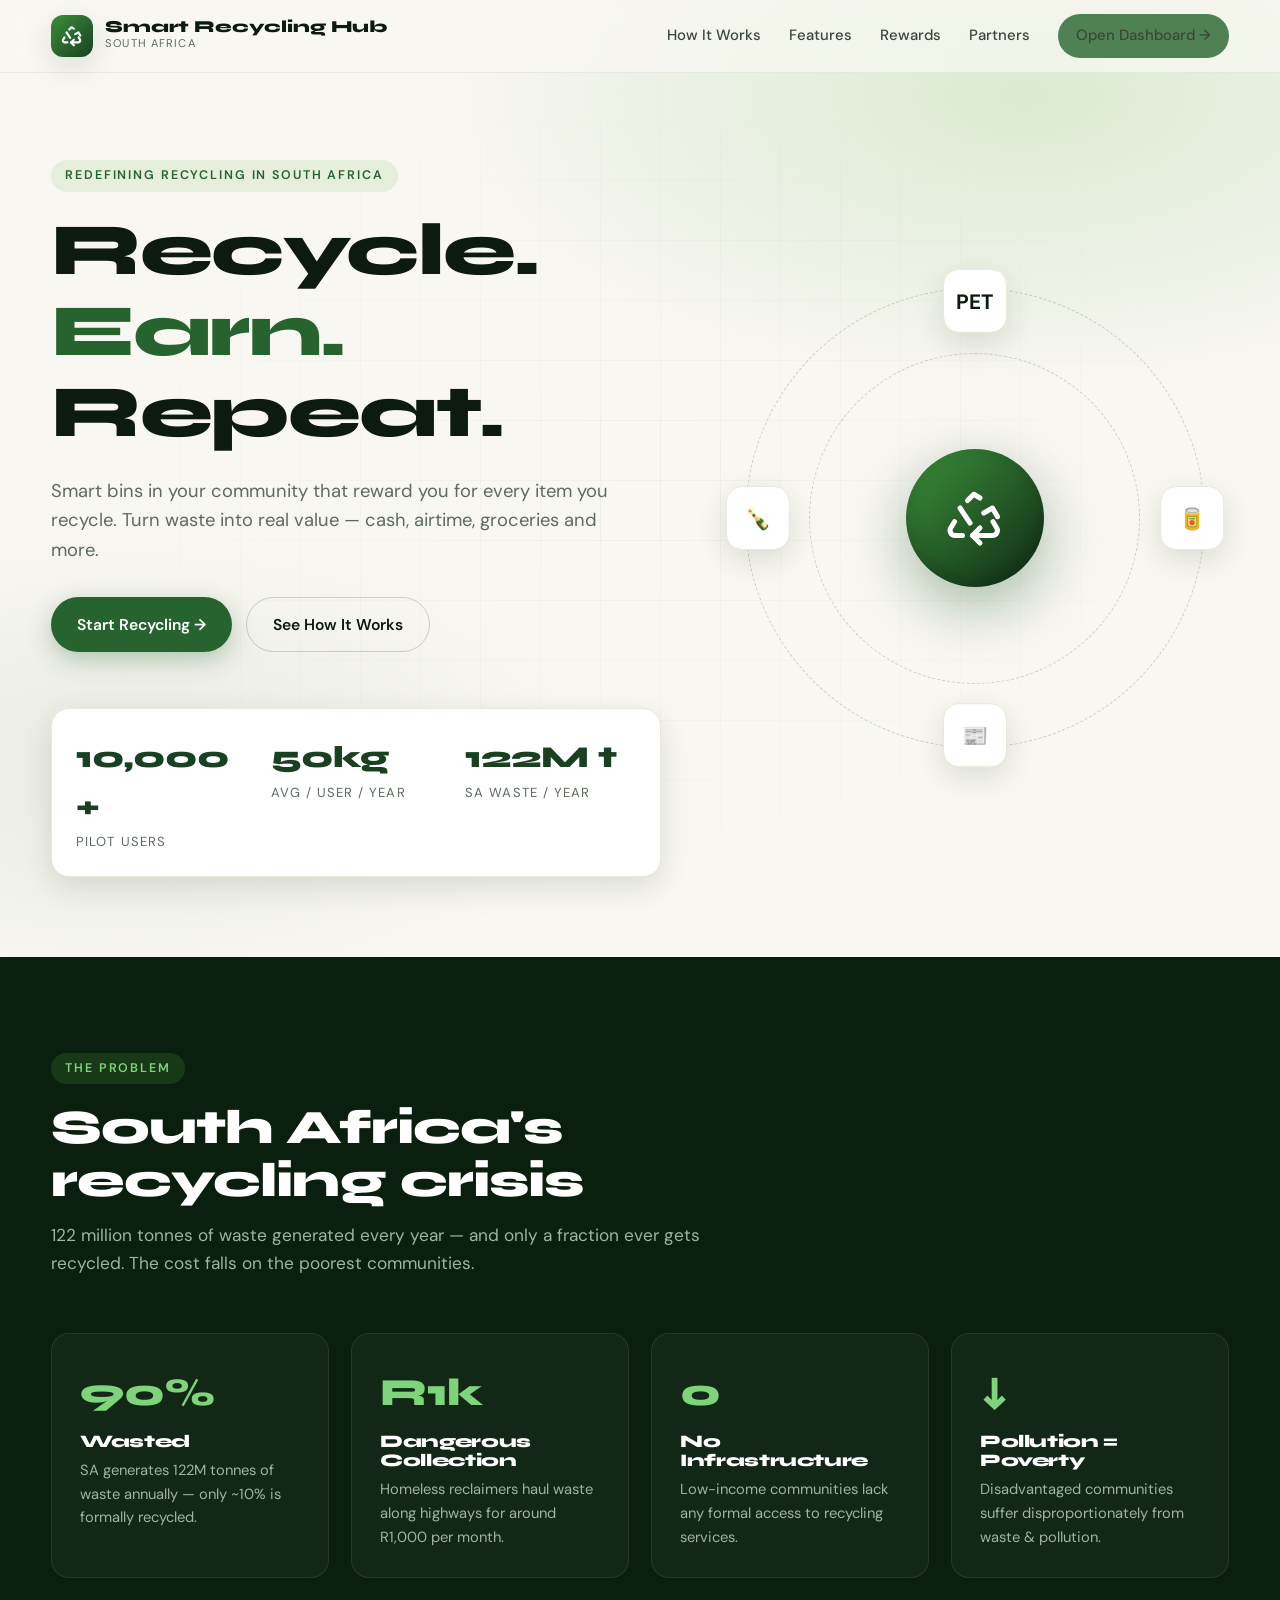
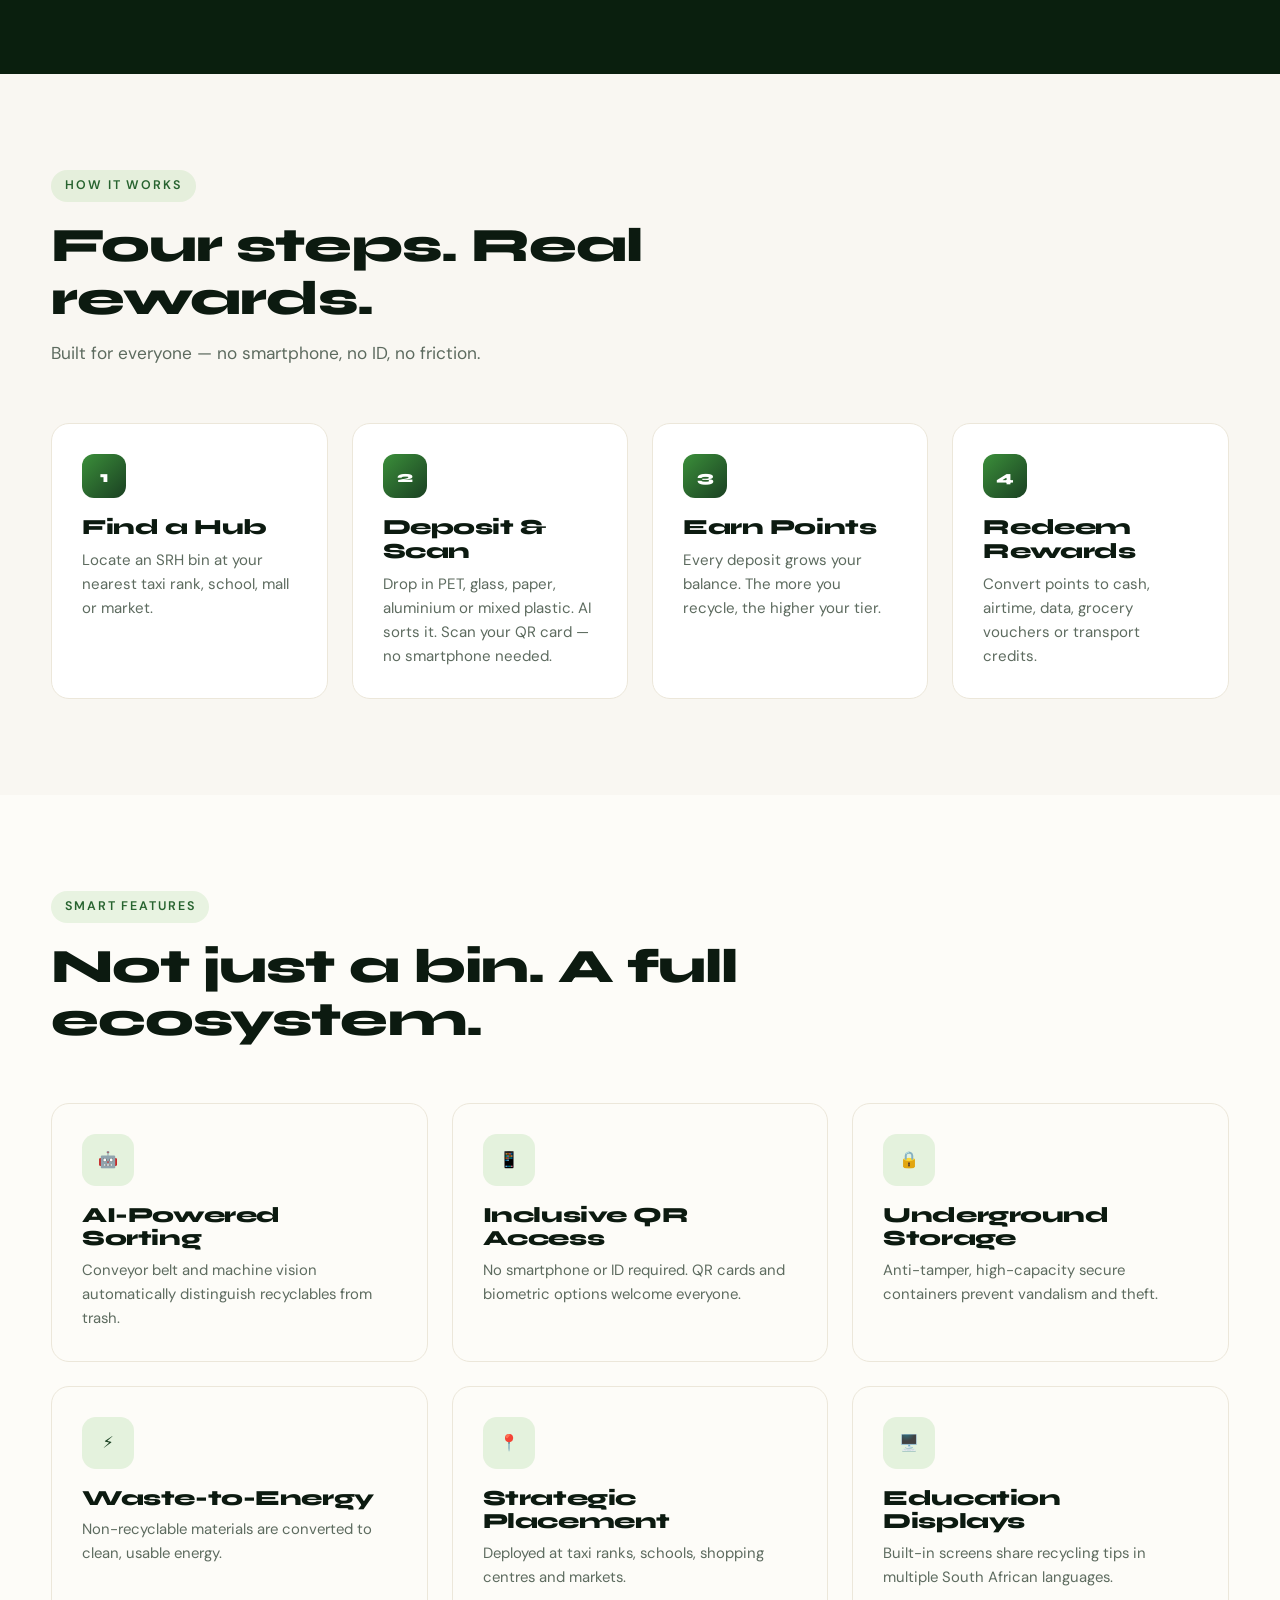
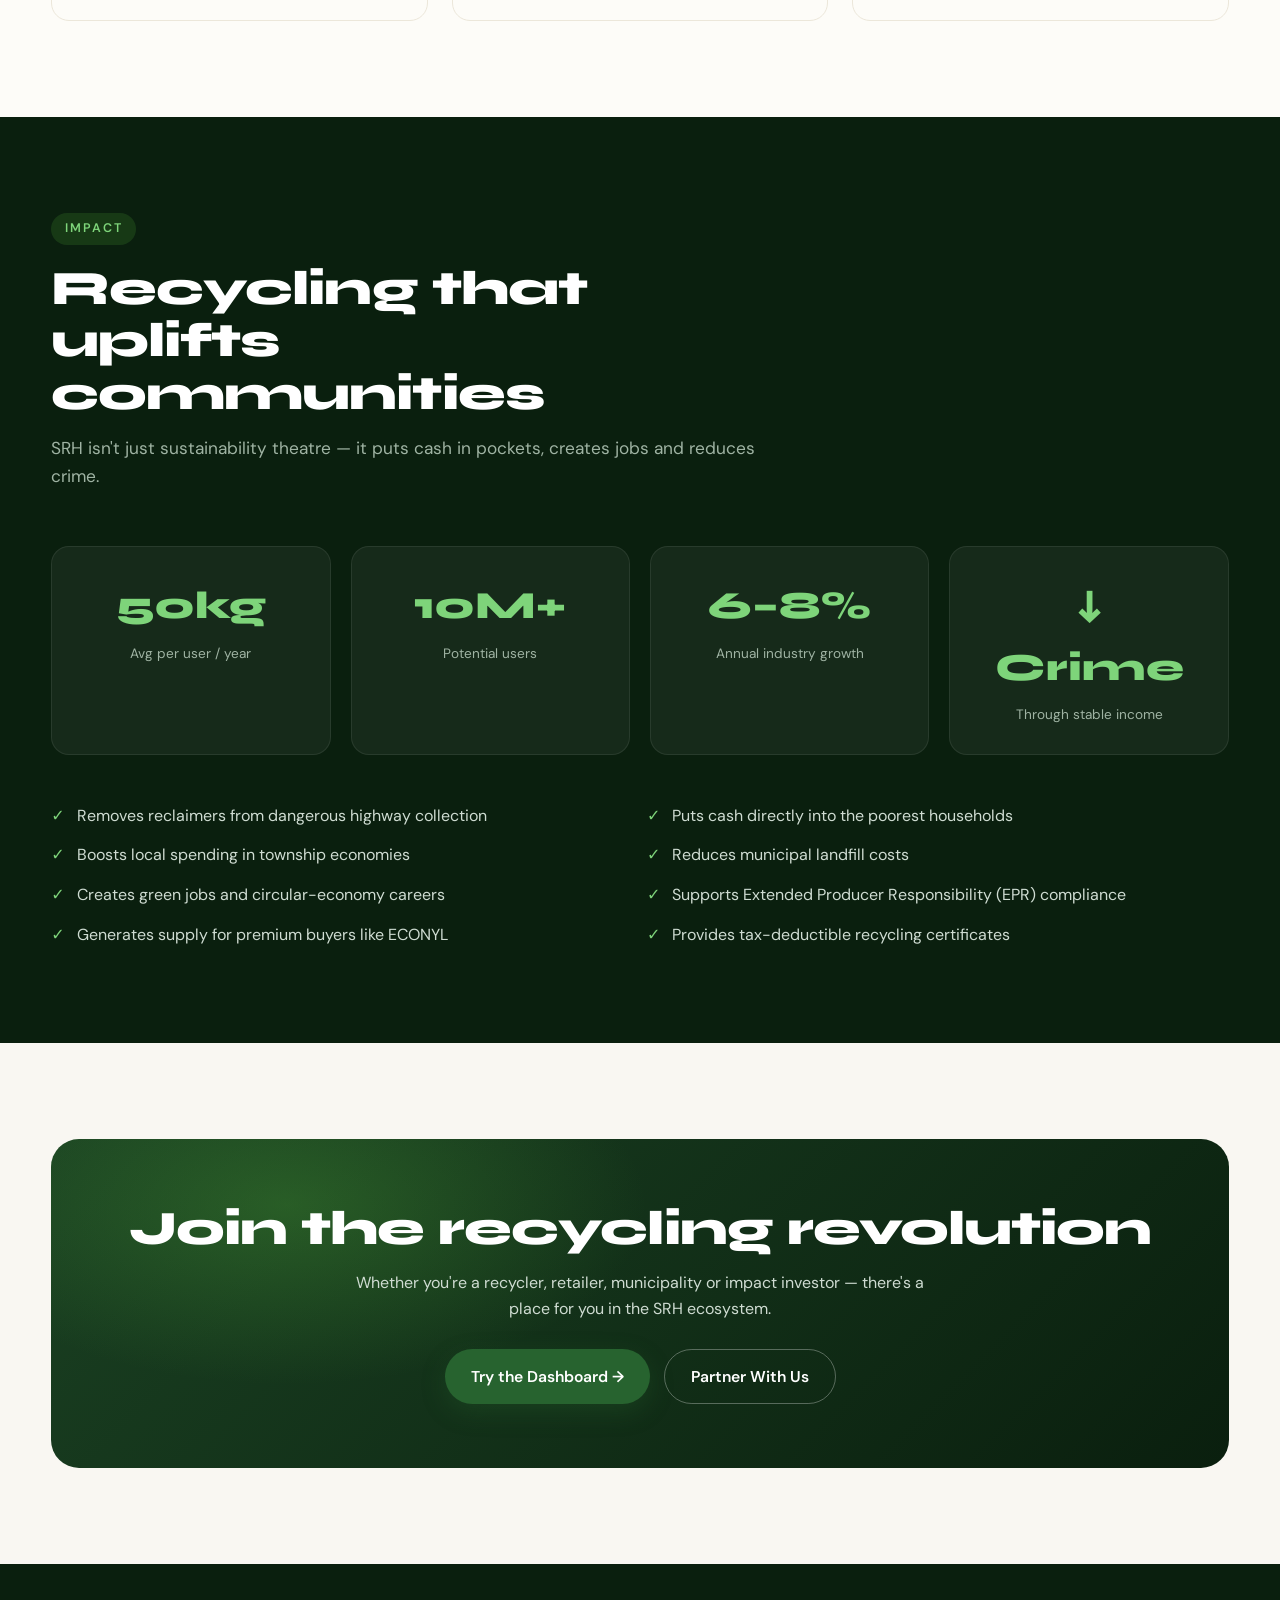
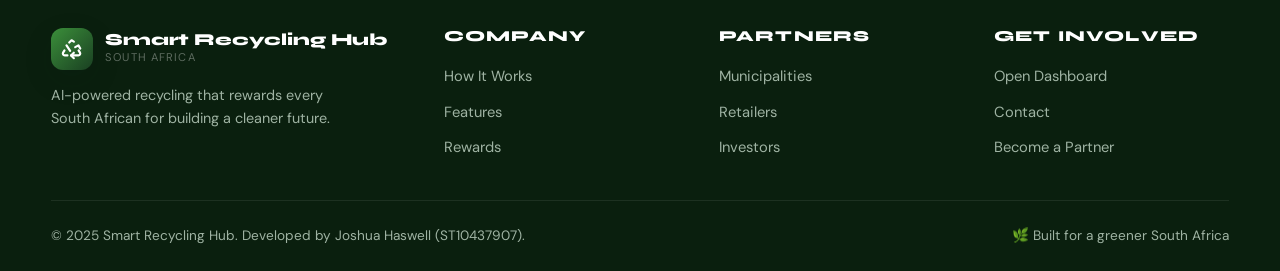
==== index.html @ 533f6bdd "Build Smart Recycling Hub interactive web app Full multi-page web app with landing, interactive Disc" ====
<!DOCTYPE html>
<html lang="en">
<head>
<meta charset="UTF-8">
<meta name="viewport" content="width=device-width,initial-scale=1.0">
<title>Smart Recycling Hub — Redefining Recycling in South Africa</title>
<meta name="description" content="AI-powered smart recycling bins that reward South Africans for every item they recycle. Cash, airtime, groceries and more.">
<link rel="preconnect" href="https://fonts.googleapis.com">
<link rel="preconnect" href="https://fonts.gstatic.com" crossorigin>
<link href="https://fonts.googleapis.com/css2?family=Syne:wght@700;800&family=DM+Sans:wght@300;400;500;600;700&display=swap" rel="stylesheet">
<link rel="stylesheet" href="css/styles.css">
</head>
<body>

<!-- NAV -->
<nav class="nav">
  <div class="container nav-inner">
    <a href="index.html" class="brand">
      <div class="brand-logo">
        <svg width="22" height="22" viewBox="0 0 24 24" fill="none" stroke="currentColor" stroke-width="2.4" stroke-linecap="round" stroke-linejoin="round"><path d="M7 19H4a2 2 0 0 1-1.7-3l1.5-2.5"/><path d="m14 16-3 3 3 3"/><path d="M11 19h8a2 2 0 0 0 1.7-3l-1.5-2.5"/><path d="M21 11.5 19 8l-3.5 2"/><path d="m6 8 4 6"/><path d="m14 4-2.5-1.5L9 5"/></svg>
      </div>
      <div>
        <div class="brand-name">Smart Recycling Hub</div>
        <div class="brand-sub">South Africa</div>
      </div>
    </a>
    <button class="menu-btn" onclick="document.querySelector('.nav-links').classList.toggle('open')">☰</button>
    <div class="nav-links">
      <a href="#how">How It Works</a>
      <a href="#features">Features</a>
      <a href="rewards.html">Rewards</a>
      <a href="partners.html">Partners</a>
      <a href="dashboard.html" class="nav-cta">Open Dashboard →</a>
    </div>
  </div>
</nav>

<!-- HERO -->
<header class="hero">
  <div class="container hero-grid">
    <div class="reveal">
      <span class="eyebrow">Redefining Recycling in South Africa</span>
      <h1>Recycle. <span class="hl">Earn.</span> Repeat.</h1>
      <p class="lead">Smart bins in your community that reward you for every item you recycle. Turn waste into real value — cash, airtime, groceries and more.</p>
      <div class="hero-cta">
        <a href="dashboard.html" class="btn btn-primary">Start Recycling →</a>
        <a href="#how" class="btn btn-ghost">See How It Works</a>
      </div>
      <div class="stats-bar">
        <div class="stat"><div class="num"><span class="count" data-to="10000">0</span>+</div><div class="lbl">Pilot Users</div></div>
        <div class="stat"><div class="num"><span class="count" data-to="50">0</span>kg</div><div class="lbl">Avg / user / year</div></div>
        <div class="stat"><div class="num"><span class="count" data-to="122">0</span>M t</div><div class="lbl">SA waste / year</div></div>
      </div>
    </div>
    <div class="reveal">
      <div class="orbit">
        <div class="orbit-ring"></div>
        <div class="orbit-ring inner"></div>
        <div class="orbit-core">
          <svg width="60" height="60" viewBox="0 0 24 24" fill="none" stroke="currentColor" stroke-width="2" stroke-linecap="round" stroke-linejoin="round"><path d="M7 19H4a2 2 0 0 1-1.7-3l1.5-2.5"/><path d="m14 16-3 3 3 3"/><path d="M11 19h8a2 2 0 0 0 1.7-3l-1.5-2.5"/><path d="M21 11.5 19 8l-3.5 2"/><path d="m6 8 4 6"/><path d="m14 4-2.5-1.5L9 5"/></svg>
        </div>
        <div class="orbit-item i1">PET</div>
        <div class="orbit-item i2">🥫</div>
        <div class="orbit-item i3">📰</div>
        <div class="orbit-item i4">🍾</div>
      </div>
    </div>
  </div>
</header>

<!-- PROBLEM -->
<section class="dark">
  <div class="container">
    <div class="section-head reveal">
      <span class="eyebrow">The Problem</span>
      <h2>South Africa's recycling crisis</h2>
      <p>122 million tonnes of waste generated every year — and only a fraction ever gets recycled. The cost falls on the poorest communities.</p>
    </div>
    <div class="grid-4">
      <div class="problem-card reveal"><div class="big">90%</div><h3>Wasted</h3><p>SA generates 122M tonnes of waste annually — only ~10% is formally recycled.</p></div>
      <div class="problem-card reveal"><div class="big">R1k</div><h3>Dangerous Collection</h3><p>Homeless reclaimers haul waste along highways for around R1,000 per month.</p></div>
      <div class="problem-card reveal"><div class="big">0</div><h3>No Infrastructure</h3><p>Low-income communities lack any formal access to recycling services.</p></div>
      <div class="problem-card reveal"><div class="big">↓</div><h3>Pollution = Poverty</h3><p>Disadvantaged communities suffer disproportionately from waste & pollution.</p></div>
    </div>
  </div>
</section>

<!-- HOW IT WORKS -->
<section id="how">
  <div class="container">
    <div class="section-head reveal">
      <span class="eyebrow">How It Works</span>
      <h2>Four steps. Real rewards.</h2>
      <p>Built for everyone — no smartphone, no ID, no friction.</p>
    </div>
    <div class="steps">
      <div class="step reveal"><div class="step-num">1</div><h3>Find a Hub</h3><p>Locate an SRH bin at your nearest taxi rank, school, mall or market.</p></div>
      <div class="step reveal"><div class="step-num">2</div><h3>Deposit & Scan</h3><p>Drop in PET, glass, paper, aluminium or mixed plastic. AI sorts it. Scan your QR card — no smartphone needed.</p></div>
      <div class="step reveal"><div class="step-num">3</div><h3>Earn Points</h3><p>Every deposit grows your balance. The more you recycle, the higher your tier.</p></div>
      <div class="step reveal"><div class="step-num">4</div><h3>Redeem Rewards</h3><p>Convert points to cash, airtime, data, grocery vouchers or transport credits.</p></div>
    </div>
  </div>
</section>

<!-- FEATURES -->
<section id="features" style="background:var(--cream-2)">
  <div class="container">
    <div class="section-head reveal">
      <span class="eyebrow">Smart Features</span>
      <h2>Not just a bin. A full ecosystem.</h2>
    </div>
    <div class="grid-3">
      <div class="feature reveal"><div class="icon">🤖</div><h3>AI-Powered Sorting</h3><p>Conveyor belt and machine vision automatically distinguish recyclables from trash.</p></div>
      <div class="feature reveal"><div class="icon">📱</div><h3>Inclusive QR Access</h3><p>No smartphone or ID required. QR cards and biometric options welcome everyone.</p></div>
      <div class="feature reveal"><div class="icon">🔒</div><h3>Underground Storage</h3><p>Anti-tamper, high-capacity secure containers prevent vandalism and theft.</p></div>
      <div class="feature reveal"><div class="icon">⚡</div><h3>Waste-to-Energy</h3><p>Non-recyclable materials are converted to clean, usable energy.</p></div>
      <div class="feature reveal"><div class="icon">📍</div><h3>Strategic Placement</h3><p>Deployed at taxi ranks, schools, shopping centres and markets.</p></div>
      <div class="feature reveal"><div class="icon">🖥️</div><h3>Education Displays</h3><p>Built-in screens share recycling tips in multiple South African languages.</p></div>
    </div>
  </div>
</section>

<!-- IMPACT -->
<section class="dark">
  <div class="container">
    <div class="section-head reveal">
      <span class="eyebrow">Impact</span>
      <h2>Recycling that uplifts communities</h2>
      <p>SRH isn't just sustainability theatre — it puts cash in pockets, creates jobs and reduces crime.</p>
    </div>
    <div class="impact-stats">
      <div class="impact-stat reveal"><div class="v">50kg</div><div class="l">Avg per user / year</div></div>
      <div class="impact-stat reveal"><div class="v">10M+</div><div class="l">Potential users</div></div>
      <div class="impact-stat reveal"><div class="v">6–8%</div><div class="l">Annual industry growth</div></div>
      <div class="impact-stat reveal"><div class="v">↓ Crime</div><div class="l">Through stable income</div></div>
    </div>
    <ul class="impact-list reveal">
      <li>Removes reclaimers from dangerous highway collection</li>
      <li>Puts cash directly into the poorest households</li>
      <li>Boosts local spending in township economies</li>
      <li>Reduces municipal landfill costs</li>
      <li>Creates green jobs and circular-economy careers</li>
      <li>Supports Extended Producer Responsibility (EPR) compliance</li>
      <li>Generates supply for premium buyers like ECONYL</li>
      <li>Provides tax-deductible recycling certificates</li>
    </ul>
  </div>
</section>

<!-- CTA -->
<section>
  <div class="container">
    <div class="cta-band reveal">
      <h2>Join the recycling revolution</h2>
      <p>Whether you're a recycler, retailer, municipality or impact investor — there's a place for you in the SRH ecosystem.</p>
      <div class="cta-buttons">
        <a href="dashboard.html" class="btn btn-primary">Try the Dashboard →</a>
        <a href="partners.html" class="btn btn-ghost" style="border-color:rgba(255,255,255,.3);color:#fff">Partner With Us</a>
      </div>
    </div>
  </div>
</section>

<!-- FOOTER -->
<footer class="footer">
  <div class="container">
    <div class="footer-grid">
      <div>
        <div class="brand" style="margin-bottom:14px">
          <div class="brand-logo"><svg width="22" height="22" viewBox="0 0 24 24" fill="none" stroke="currentColor" stroke-width="2.4" stroke-linecap="round" stroke-linejoin="round"><path d="M7 19H4a2 2 0 0 1-1.7-3l1.5-2.5"/><path d="m14 16-3 3 3 3"/><path d="M11 19h8a2 2 0 0 0 1.7-3l-1.5-2.5"/><path d="M21 11.5 19 8l-3.5 2"/><path d="m6 8 4 6"/><path d="m14 4-2.5-1.5L9 5"/></svg></div>
          <div><div class="brand-name" style="color:#fff">Smart Recycling Hub</div><div class="brand-sub">South Africa</div></div>
        </div>
        <p style="font-size:.9rem;max-width:300px">AI-powered recycling that rewards every South African for building a cleaner future.</p>
      </div>
      <div><h4>Company</h4><ul><li><a href="#how">How It Works</a></li><li><a href="#features">Features</a></li><li><a href="rewards.html">Rewards</a></li></ul></div>
      <div><h4>Partners</h4><ul><li><a href="partners.html">Municipalities</a></li><li><a href="partners.html">Retailers</a></li><li><a href="partners.html">Investors</a></li></ul></div>
      <div><h4>Get Involved</h4><ul><li><a href="dashboard.html">Open Dashboard</a></li><li><a href="mailto:hello@srh.co.za">Contact</a></li><li><a href="partners.html">Become a Partner</a></li></ul></div>
    </div>
    <div class="footer-bottom">
      <div>© 2025 Smart Recycling Hub. Developed by Joshua Haswell (ST10437907).</div>
      <div>🌿 Built for a greener South Africa</div>
    </div>
  </div>
</footer>

<script src="js/main.js"></script>
</body>
</html>
---- css/styles.css ----
/* Smart Recycling Hub - Styles */
:root{
  --green-900:#0a1f0e;
  --green-800:#102b16;
  --green-700:#1a4022;
  --green-600:#27632f;
  --green-500:#3b8f3a;
  --green-400:#52b03a;
  --green-300:#7ed47a;
  --cream:#f9f7f2;
  --cream-2:#fdfcf8;
  --sand:#ece7da;
  --ink:#0c1a10;
  --muted:#5d6b5f;
  --white:#ffffff;
  --shadow:0 10px 30px rgba(10,31,14,.12);
  --glow:0 0 0 4px rgba(82,176,58,.18);
  --radius:18px;
}
*{box-sizing:border-box;margin:0;padding:0}
html{scroll-behavior:smooth}
body{
  font-family:'DM Sans',system-ui,sans-serif;
  font-weight:400;
  color:var(--ink);
  background:var(--cream);
  line-height:1.6;
  -webkit-font-smoothing:antialiased;
}
h1,h2,h3,h4{font-family:'Syne',sans-serif;font-weight:800;line-height:1.1;letter-spacing:-.02em}
h1{font-size:clamp(2.4rem,6vw,4.6rem)}
h2{font-size:clamp(1.8rem,4vw,3rem)}
h3{font-size:1.35rem}
a{color:inherit;text-decoration:none}
img,svg{display:block;max-width:100%}
.container{width:min(1200px,92%);margin-inline:auto}

/* Nav */
.nav{
  position:fixed;top:0;left:0;right:0;z-index:50;
  backdrop-filter:saturate(160%) blur(14px);
  -webkit-backdrop-filter:saturate(160%) blur(14px);
  background:rgba(249,247,242,.75);
  border-bottom:1px solid rgba(10,31,14,.06);
}
.nav-inner{display:flex;align-items:center;justify-content:space-between;padding:14px 0}
.brand{display:flex;align-items:center;gap:12px}
.brand-logo{
  width:42px;height:42px;border-radius:12px;
  background:linear-gradient(135deg,var(--green-500),var(--green-700));
  display:grid;place-items:center;color:#fff;
  box-shadow:var(--shadow);
}
.brand-name{font-family:'Syne',sans-serif;font-weight:800;font-size:1.05rem;line-height:1}
.brand-sub{font-size:.7rem;color:var(--muted);letter-spacing:.1em;text-transform:uppercase}
.nav-links{display:flex;gap:28px;align-items:center}
.nav-links a{font-size:.93rem;font-weight:500;color:var(--ink);opacity:.8;transition:.2s}
.nav-links a:hover{opacity:1;color:var(--green-600)}
.nav-cta{
  background:var(--green-600);color:#fff;padding:10px 18px;border-radius:999px;
  font-weight:600;font-size:.9rem;transition:.2s;
}
.nav-cta:hover{background:var(--green-700);transform:translateY(-1px);color:#fff}
.menu-btn{display:none;background:none;border:0;font-size:1.5rem;cursor:pointer}
@media(max-width:880px){
  .nav-links{display:none;position:absolute;top:100%;left:0;right:0;background:var(--cream-2);
    flex-direction:column;padding:24px;border-bottom:1px solid var(--sand)}
  .nav-links.open{display:flex}
  .menu-btn{display:block}
}

/* Buttons */
.btn{
  display:inline-flex;align-items:center;gap:10px;
  padding:14px 26px;border-radius:999px;font-weight:600;font-size:.98rem;
  transition:.25s;border:0;cursor:pointer;
}
.btn-primary{background:var(--green-600);color:#fff;box-shadow:0 8px 24px rgba(39,99,47,.3)}
.btn-primary:hover{background:var(--green-700);transform:translateY(-2px);color:#fff}
.btn-ghost{background:transparent;color:var(--ink);border:1.5px solid rgba(10,31,14,.18)}
.btn-ghost:hover{border-color:var(--green-600);color:var(--green-600)}

/* Hero */
.hero{
  padding:160px 0 80px;position:relative;overflow:hidden;
  background:
    radial-gradient(1000px 500px at 80% 10%,rgba(82,176,58,.18),transparent 60%),
    radial-gradient(800px 400px at 10% 80%,rgba(39,99,47,.08),transparent 60%),
    var(--cream);
}
.hero::before{
  content:"";position:absolute;inset:0;
  background-image:linear-gradient(rgba(10,31,14,.04) 1px,transparent 1px),
                   linear-gradient(90deg,rgba(10,31,14,.04) 1px,transparent 1px);
  background-size:60px 60px;
  mask-image:radial-gradient(ellipse at center,#000,transparent 70%);
  pointer-events:none;
}
.hero-grid{display:grid;grid-template-columns:1.2fr 1fr;gap:60px;align-items:center;position:relative}
@media(max-width:900px){.hero-grid{grid-template-columns:1fr}}
.hero h1 .hl{position:relative;color:var(--green-600);display:inline-block}
.hero h1 .hl::after{
  content:"";position:absolute;left:0;right:0;bottom:.05em;height:.22em;
  background:rgba(82,176,58,.35);border-radius:6px;z-index:-1;
}
.hero p.lead{font-size:1.15rem;color:var(--muted);margin:24px 0 32px;max-width:560px}
.hero-cta{display:flex;gap:14px;flex-wrap:wrap}
.stats-bar{
  margin-top:56px;display:grid;grid-template-columns:repeat(3,1fr);gap:24px;
  background:#fff;border:1px solid var(--sand);border-radius:var(--radius);
  padding:24px;box-shadow:var(--shadow);
}
.stat .num{font-family:'Syne',sans-serif;font-weight:800;font-size:1.9rem;color:var(--green-700)}
.stat .lbl{font-size:.82rem;color:var(--muted);text-transform:uppercase;letter-spacing:.08em}

/* Hero orbit */
.orbit{
  position:relative;width:100%;aspect-ratio:1;max-width:460px;margin:0 auto;
}
.orbit-core{
  position:absolute;inset:35%;border-radius:50%;
  background:linear-gradient(135deg,var(--green-500),var(--green-800));
  display:grid;place-items:center;color:#fff;
  box-shadow:0 20px 60px rgba(39,99,47,.4),inset 0 -8px 20px rgba(0,0,0,.2);
  animation:pulse 3s ease-in-out infinite;
}
@keyframes pulse{0%,100%{transform:scale(1)}50%{transform:scale(1.05)}}
.orbit-ring{
  position:absolute;inset:0;border:1.5px dashed rgba(39,99,47,.25);border-radius:50%;
  animation:spin 40s linear infinite;
}
.orbit-ring.inner{inset:14%;animation-duration:25s;animation-direction:reverse}
@keyframes spin{to{transform:rotate(360deg)}}
.orbit-item{
  position:absolute;width:64px;height:64px;border-radius:16px;background:#fff;
  display:grid;place-items:center;font-size:1.3rem;font-weight:700;
  box-shadow:var(--shadow);border:1px solid var(--sand);
}
.orbit-item.i1{top:0;left:50%;transform:translate(-50%,-30%)}
.orbit-item.i2{right:0;top:50%;transform:translate(30%,-50%)}
.orbit-item.i3{bottom:0;left:50%;transform:translate(-50%,30%)}
.orbit-item.i4{left:0;top:50%;transform:translate(-30%,-50%)}

/* Sections */
section{padding:96px 0}
.eyebrow{
  display:inline-block;font-size:.78rem;font-weight:600;text-transform:uppercase;
  letter-spacing:.15em;color:var(--green-600);
  background:rgba(82,176,58,.12);padding:6px 14px;border-radius:999px;margin-bottom:18px;
}
.section-head{max-width:720px;margin-bottom:56px}
.section-head p{color:var(--muted);font-size:1.08rem;margin-top:14px}

/* Dark section */
.dark{background:var(--green-900);color:#e8f0ea}
.dark .eyebrow{background:rgba(82,176,58,.18);color:var(--green-300)}
.dark .section-head p{color:#9fb3a3}
.dark h2{color:#fff}

/* Problem grid */
.grid-4{display:grid;grid-template-columns:repeat(4,1fr);gap:22px}
@media(max-width:980px){.grid-4{grid-template-columns:repeat(2,1fr)}}
@media(max-width:560px){.grid-4{grid-template-columns:1fr}}
.problem-card{
  background:rgba(255,255,255,.04);border:1px solid rgba(255,255,255,.08);
  border-radius:var(--radius);padding:28px;transition:.3s;
}
.problem-card:hover{background:rgba(82,176,58,.1);border-color:rgba(82,176,58,.4);transform:translateY(-4px)}
.problem-card .big{font-family:'Syne',sans-serif;font-size:2.4rem;font-weight:800;color:var(--green-300);margin-bottom:8px}
.problem-card h3{color:#fff;font-size:1.1rem;margin-bottom:8px}
.problem-card p{color:#9fb3a3;font-size:.92rem}

/* Steps */
.steps{display:grid;grid-template-columns:repeat(4,1fr);gap:24px;position:relative}
@media(max-width:980px){.steps{grid-template-columns:repeat(2,1fr)}}
@media(max-width:560px){.steps{grid-template-columns:1fr}}
.step{
  background:#fff;border:1px solid var(--sand);border-radius:var(--radius);
  padding:30px;position:relative;transition:.3s;
}
.step:hover{transform:translateY(-6px);box-shadow:var(--shadow);border-color:var(--green-300)}
.step-num{
  width:44px;height:44px;border-radius:12px;
  background:linear-gradient(135deg,var(--green-500),var(--green-700));
  color:#fff;display:grid;place-items:center;font-family:'Syne',sans-serif;font-weight:800;
  margin-bottom:18px;
}
.step h3{margin-bottom:8px}
.step p{color:var(--muted);font-size:.94rem}

/* Features */
.grid-3{display:grid;grid-template-columns:repeat(3,1fr);gap:24px}
@media(max-width:980px){.grid-3{grid-template-columns:repeat(2,1fr)}}
@media(max-width:560px){.grid-3{grid-template-columns:1fr}}
.feature{
  background:var(--cream-2);border:1px solid var(--sand);border-radius:var(--radius);
  padding:30px;transition:.3s;
}
.feature:hover{transform:translateY(-4px);border-color:var(--green-400);box-shadow:0 14px 40px rgba(39,99,47,.12)}
.feature .icon{
  width:52px;height:52px;border-radius:14px;
  background:rgba(82,176,58,.14);color:var(--green-700);
  display:grid;place-items:center;margin-bottom:18px;
}
.feature h3{margin-bottom:8px}
.feature p{color:var(--muted);font-size:.93rem}

/* Impact */
.impact-stats{display:grid;grid-template-columns:repeat(4,1fr);gap:20px;margin-bottom:48px}
@media(max-width:880px){.impact-stats{grid-template-columns:repeat(2,1fr)}}
.impact-stat{
  background:rgba(255,255,255,.05);border:1px solid rgba(255,255,255,.08);
  border-radius:var(--radius);padding:28px;text-align:center;
}
.impact-stat .v{font-family:'Syne',sans-serif;font-size:2.4rem;color:var(--green-300);font-weight:800}
.impact-stat .l{color:#9fb3a3;font-size:.85rem;margin-top:6px}
.impact-list{display:grid;grid-template-columns:repeat(2,1fr);gap:14px;list-style:none}
@media(max-width:760px){.impact-list{grid-template-columns:1fr}}
.impact-list li{display:flex;gap:12px;color:#cfdcd2}
.impact-list li::before{content:"✓";color:var(--green-300);font-weight:800}

/* CTA */
.cta-band{
  background:linear-gradient(135deg,var(--green-700),var(--green-900));
  border-radius:28px;padding:64px 48px;text-align:center;color:#fff;position:relative;overflow:hidden;
}
.cta-band::before{
  content:"";position:absolute;inset:0;
  background:radial-gradient(600px 300px at 20% 20%,rgba(82,176,58,.3),transparent 60%);
}
.cta-band > *{position:relative}
.cta-band h2{color:#fff;margin-bottom:14px}
.cta-band p{color:#cfdcd2;max-width:600px;margin:0 auto 28px}
.cta-buttons{display:flex;gap:14px;justify-content:center;flex-wrap:wrap}

/* Footer */
.footer{background:var(--green-900);color:#9fb3a3;padding:64px 0 24px}
.footer-grid{display:grid;grid-template-columns:1.5fr 1fr 1fr 1fr;gap:40px;margin-bottom:40px}
@media(max-width:880px){.footer-grid{grid-template-columns:1fr 1fr}}
.footer h4{color:#fff;font-family:'Syne',sans-serif;font-size:.95rem;margin-bottom:18px;text-transform:uppercase;letter-spacing:.08em}
.footer ul{list-style:none;display:flex;flex-direction:column;gap:10px}
.footer a{color:#9fb3a3;font-size:.92rem;transition:.2s}
.footer a:hover{color:var(--green-300)}
.footer-bottom{
  border-top:1px solid rgba(255,255,255,.08);padding-top:24px;
  display:flex;justify-content:space-between;flex-wrap:wrap;gap:14px;font-size:.85rem;
}

/* Reveal animations */
.reveal{opacity:0;transform:translateY(28px);transition:opacity .8s ease,transform .8s ease}
.reveal.in{opacity:1;transform:none}

/* ============ DASHBOARD ============ */
.dash-wrap{padding-top:110px;padding-bottom:80px;background:var(--cream)}
.dash-header{
  display:flex;align-items:center;justify-content:space-between;gap:20px;margin-bottom:32px;flex-wrap:wrap;
}
.welcome{display:flex;align-items:center;gap:16px}
.avatar{
  width:62px;height:62px;border-radius:50%;
  background:linear-gradient(135deg,var(--green-400),var(--green-700));
  display:grid;place-items:center;color:#fff;font-family:'Syne',sans-serif;font-weight:800;font-size:1.4rem;
  box-shadow:var(--shadow);
}
.welcome h1{font-size:1.8rem}
.welcome p{color:var(--muted);font-size:.95rem}
.tier-badge{
  display:inline-flex;align-items:center;gap:10px;padding:12px 20px;border-radius:999px;
  background:linear-gradient(135deg,#c0a062,#8a6a30);color:#fff;font-weight:700;
  box-shadow:0 0 0 4px rgba(192,160,98,.2),0 8px 24px rgba(138,106,48,.3);
  animation:tierGlow 3s ease-in-out infinite;
}
@keyframes tierGlow{0%,100%{box-shadow:0 0 0 4px rgba(192,160,98,.2),0 8px 24px rgba(138,106,48,.3)}50%{box-shadow:0 0 0 8px rgba(192,160,98,.3),0 12px 32px rgba(138,106,48,.5)}}

.quick-stats{display:grid;grid-template-columns:repeat(4,1fr);gap:18px;margin-bottom:32px}
@media(max-width:880px){.quick-stats{grid-template-columns:repeat(2,1fr)}}
.qstat{
  background:#fff;border:1px solid var(--sand);border-radius:var(--radius);
  padding:22px;box-shadow:var(--shadow);transition:.3s;
}
.qstat:hover{transform:translateY(-4px)}
.qstat .icon{
  width:42px;height:42px;border-radius:12px;background:rgba(82,176,58,.14);
  color:var(--green-700);display:grid;place-items:center;margin-bottom:12px;
}
.qstat .v{font-family:'Syne',sans-serif;font-size:1.8rem;font-weight:800;color:var(--ink)}
.qstat .l{color:var(--muted);font-size:.82rem;text-transform:uppercase;letter-spacing:.06em}

.dash-grid{display:grid;grid-template-columns:1.3fr 1fr;gap:24px;margin-bottom:32px}
@media(max-width:980px){.dash-grid{grid-template-columns:1fr}}
.card{
  background:#fff;border:1px solid var(--sand);border-radius:var(--radius);
  padding:28px;box-shadow:var(--shadow);
}
.card h2{font-size:1.3rem;margin-bottom:6px}
.card .sub{color:var(--muted);font-size:.9rem;margin-bottom:20px}

/* Progress ring */
.ring-wrap{display:flex;align-items:center;gap:28px;flex-wrap:wrap}
.ring{position:relative;width:180px;height:180px;flex-shrink:0}
.ring svg{transform:rotate(-90deg)}
.ring .bg{stroke:#eaf2eb}
.ring .fg{stroke:url(#gradGreen);stroke-linecap:round;transition:stroke-dashoffset 1.2s ease}
.ring-label{
  position:absolute;inset:0;display:grid;place-items:center;text-align:center;
}
.ring-label .pct{font-family:'Syne',sans-serif;font-size:2.2rem;font-weight:800;color:var(--green-700);line-height:1}
.ring-label .sub{font-size:.78rem;color:var(--muted);margin-top:4px}
.ring-info h3{margin-bottom:6px}
.ring-info p{color:var(--muted);font-size:.92rem;max-width:240px}

/* Material breakdown */
.material-list{display:flex;flex-direction:column;gap:14px;margin-top:18px}
.mat{display:flex;align-items:center;gap:12px}
.mat .dot{width:14px;height:14px;border-radius:4px;flex-shrink:0}
.mat .name{flex:1;font-size:.92rem;font-weight:500}
.mat .bar{flex:2;height:8px;background:#eaf2eb;border-radius:999px;overflow:hidden}
.mat .bar > span{display:block;height:100%;border-radius:999px;transition:width 1s ease}
.mat .pct{font-size:.85rem;color:var(--muted);width:42px;text-align:right}

/* Recent deposits */
.deposits{max-height:280px;overflow-y:auto;display:flex;flex-direction:column;gap:10px;margin-top:6px}
.deposit{
  display:flex;align-items:center;gap:12px;padding:12px;border-radius:12px;
  background:var(--cream-2);border:1px solid var(--sand);
}
.deposit .dicon{width:36px;height:36px;border-radius:10px;display:grid;place-items:center;flex-shrink:0;color:#fff;font-size:.85rem;font-weight:700}
.deposit .info{flex:1;min-width:0}
.deposit .info .t{font-weight:600;font-size:.92rem}
.deposit .info .d{font-size:.78rem;color:var(--muted)}
.deposit .pts{font-weight:700;color:var(--green-700);font-size:.92rem}

/* Rewards */
.points-display{
  background:linear-gradient(135deg,var(--green-700),var(--green-900));
  color:#fff;border-radius:var(--radius);padding:28px;margin-bottom:20px;text-align:center;position:relative;overflow:hidden;
}
.points-display::before{
  content:"";position:absolute;inset:0;
  background:radial-gradient(400px 200px at 20% 0%,rgba(82,176,58,.4),transparent 60%);
}
.points-display > *{position:relative}
.points-display .l{font-size:.82rem;text-transform:uppercase;letter-spacing:.1em;color:#9fb3a3}
.points-display .v{font-family:'Syne',sans-serif;font-size:3.2rem;font-weight:800;color:#fff;line-height:1.1;margin:6px 0}

.rewards-grid{display:grid;grid-template-columns:repeat(2,1fr);gap:12px}
.reward{
  background:var(--cream-2);border:1px solid var(--sand);border-radius:14px;
  padding:16px;cursor:pointer;transition:.25s;text-align:left;font-family:inherit;color:inherit;
}
.reward:hover:not(:disabled){transform:translateY(-3px);border-color:var(--green-400);box-shadow:var(--shadow)}
.reward:disabled{opacity:.45;cursor:not-allowed}
.reward .emoji{font-size:1.6rem;margin-bottom:6px}
.reward .name{font-weight:700;font-size:.92rem}
.reward .cost{font-size:.78rem;color:var(--green-700);font-weight:600;margin-top:4px}

/* Tier cards */
.tiers{display:grid;grid-template-columns:repeat(3,1fr);gap:20px;margin-top:24px}
@media(max-width:880px){.tiers{grid-template-columns:1fr}}
.tier-card{
  background:#fff;border:2px solid var(--sand);border-radius:var(--radius);
  padding:28px;transition:.3s;position:relative;
}
.tier-card.current{border-color:var(--green-500);box-shadow:0 0 0 6px rgba(82,176,58,.12),0 14px 40px rgba(39,99,47,.18)}
.tier-card .tname{font-family:'Syne',sans-serif;font-weight:800;font-size:1.3rem;margin:8px 0 4px}
.tier-card .trange{color:var(--muted);font-size:.85rem;margin-bottom:14px}
.tier-card ul{list-style:none;display:flex;flex-direction:column;gap:8px}
.tier-card ul li{font-size:.88rem;display:flex;gap:8px}
.tier-card ul li::before{content:"✓";color:var(--green-500);font-weight:800}
.tier-emoji{font-size:2rem}
.tier-pop{
  position:absolute;top:-12px;right:18px;
  background:var(--green-600);color:#fff;font-size:.7rem;font-weight:700;
  padding:5px 12px;border-radius:999px;letter-spacing:.06em;
}

/* Leaderboard */
.lb{display:flex;flex-direction:column;gap:8px;margin-top:14px}
.lb-row{
  display:grid;grid-template-columns:40px 1fr auto auto;gap:14px;align-items:center;
  padding:12px 16px;border-radius:12px;background:var(--cream-2);border:1px solid var(--sand);
  transition:.2s;
}
.lb-row.you{background:rgba(82,176,58,.1);border-color:var(--green-400)}
.lb-rank{font-family:'Syne',sans-serif;font-weight:800;color:var(--green-700)}
.lb-name{font-weight:600;font-size:.92rem}
.lb-kg{font-size:.85rem;color:var(--muted)}
.lb-tier{font-size:1.1rem}

/* Simulator */
.sim{display:grid;grid-template-columns:1fr 1.2fr;gap:24px;margin-top:14px;align-items:start}
@media(max-width:760px){.sim{grid-template-columns:1fr}}
.sim-items{display:grid;grid-template-columns:repeat(2,1fr);gap:12px}
.sim-item{
  background:var(--cream-2);border:2px dashed var(--sand);border-radius:14px;
  padding:20px;text-align:center;cursor:grab;transition:.2s;user-select:none;
}
.sim-item:hover{border-color:var(--green-400);transform:translateY(-3px);background:#fff}
.sim-item:active{cursor:grabbing;transform:scale(.95)}
.sim-item .emoji{font-size:2.4rem;display:block;margin-bottom:6px}
.sim-item .label{font-size:.78rem;font-weight:600;color:var(--muted)}
.sim-item .pts{font-size:.74rem;color:var(--green-700);font-weight:700;margin-top:2px}

.bin{
  background:linear-gradient(180deg,var(--green-700),var(--green-900));
  border-radius:20px;padding:30px;color:#fff;text-align:center;min-height:280px;
  display:flex;flex-direction:column;justify-content:space-between;
  border:2px dashed rgba(82,176,58,.3);transition:.25s;position:relative;overflow:hidden;
}
.bin.over{border-color:var(--green-300);box-shadow:0 0 0 8px rgba(82,176,58,.2);transform:scale(1.02)}
.bin .b-title{font-family:'Syne',sans-serif;font-weight:800;font-size:1.1rem}
.bin .b-sub{font-size:.82rem;color:#9fb3a3;margin-top:4px}
.bin .b-icon{font-size:3.2rem;margin:14px 0}
.bin .b-counter{font-family:'Syne',sans-serif;font-size:2.4rem;font-weight:800;color:var(--green-300)}
.bin .b-counter-l{font-size:.78rem;color:#9fb3a3;text-transform:uppercase;letter-spacing:.08em}
.flying{position:fixed;font-size:2rem;pointer-events:none;z-index:100;transition:all .8s cubic-bezier(.4,1.6,.6,1)}

/* Toast */
.toast{
  position:fixed;bottom:30px;right:30px;z-index:200;
  background:var(--green-700);color:#fff;padding:16px 22px;border-radius:14px;
  box-shadow:0 14px 40px rgba(10,31,14,.4);display:flex;align-items:center;gap:10px;
  transform:translateY(120px);opacity:0;transition:.4s cubic-bezier(.4,1.6,.6,1);
}
.toast.show{transform:none;opacity:1}
.toast .emoji{font-size:1.4rem}

/* Map */
.map{
  background:linear-gradient(135deg,#dfece1,#c5dbc9);
  border-radius:var(--radius);height:380px;position:relative;overflow:hidden;
  border:1px solid var(--sand);margin-top:14px;
}
.map::before{
  content:"";position:absolute;inset:0;
  background-image:
    linear-gradient(rgba(255,255,255,.4) 1px,transparent 1px),
    linear-gradient(90deg,rgba(255,255,255,.4) 1px,transparent 1px);
  background-size:40px 40px;
}
.pin{
  position:absolute;cursor:pointer;transform:translate(-50%,-100%);
}
.pin .marker{
  width:36px;height:36px;border-radius:50% 50% 50% 0;
  background:var(--green-600);transform:rotate(-45deg);
  display:grid;place-items:center;color:#fff;font-size:.78rem;font-weight:700;
  box-shadow:0 6px 16px rgba(0,0,0,.25);border:2px solid #fff;
  animation:bounce 2s ease-in-out infinite;
}
.pin .marker span{transform:rotate(45deg)}
@keyframes bounce{0%,100%{transform:rotate(-45deg) translateY(0)}50%{transform:rotate(-45deg) translateY(-5px)}}
.pin.full .marker{background:#c45a3a}
.pin.maint .marker{background:#c4a23a}
.pin-info{
  position:absolute;bottom:44px;left:50%;transform:translateX(-50%);
  background:#fff;border-radius:12px;padding:12px 14px;min-width:200px;
  box-shadow:0 10px 30px rgba(0,0,0,.18);display:none;font-size:.82rem;
}
.pin:hover .pin-info{display:block}
.pin-info .pname{font-weight:700;margin-bottom:4px}
.pin-info .pstatus{color:var(--muted);font-size:.75rem;margin-bottom:6px}
.pin-info .pbar{height:6px;background:#eaf2eb;border-radius:999px;overflow:hidden;margin-bottom:4px}
.pin-info .pbar>span{display:block;height:100%;background:var(--green-500)}
.map-legend{
  position:absolute;bottom:14px;right:14px;background:rgba(255,255,255,.95);
  padding:10px 14px;border-radius:10px;font-size:.78rem;display:flex;gap:14px;
  box-shadow:0 6px 18px rgba(0,0,0,.1);
}
.map-legend span{display:flex;align-items:center;gap:6px}
.map-legend .d{width:10px;height:10px;border-radius:50%}

/* Rewards page */
.points-table{display:grid;grid-template-columns:repeat(2,1fr);gap:12px;margin-top:20px}
@media(max-width:660px){.points-table{grid-template-columns:1fr}}
.point-row{
  display:flex;justify-content:space-between;align-items:center;
  background:var(--cream-2);border:1px solid var(--sand);border-radius:12px;padding:14px 18px;
}
.point-row .item{font-weight:600}
.point-row .val{color:var(--green-700);font-weight:700}

/* Partners */
.partner{
  background:#fff;border:1px solid var(--sand);border-radius:var(--radius);
  padding:30px;transition:.3s;
}
.partner:hover{transform:translateY(-4px);border-color:var(--green-400);box-shadow:var(--shadow)}
.partner .pemoji{font-size:2.4rem;margin-bottom:14px}
.partner h3{margin-bottom:8px}
.partner p{color:var(--muted);font-size:.93rem}

/* Counter animation utility */
.count{display:inline-block}
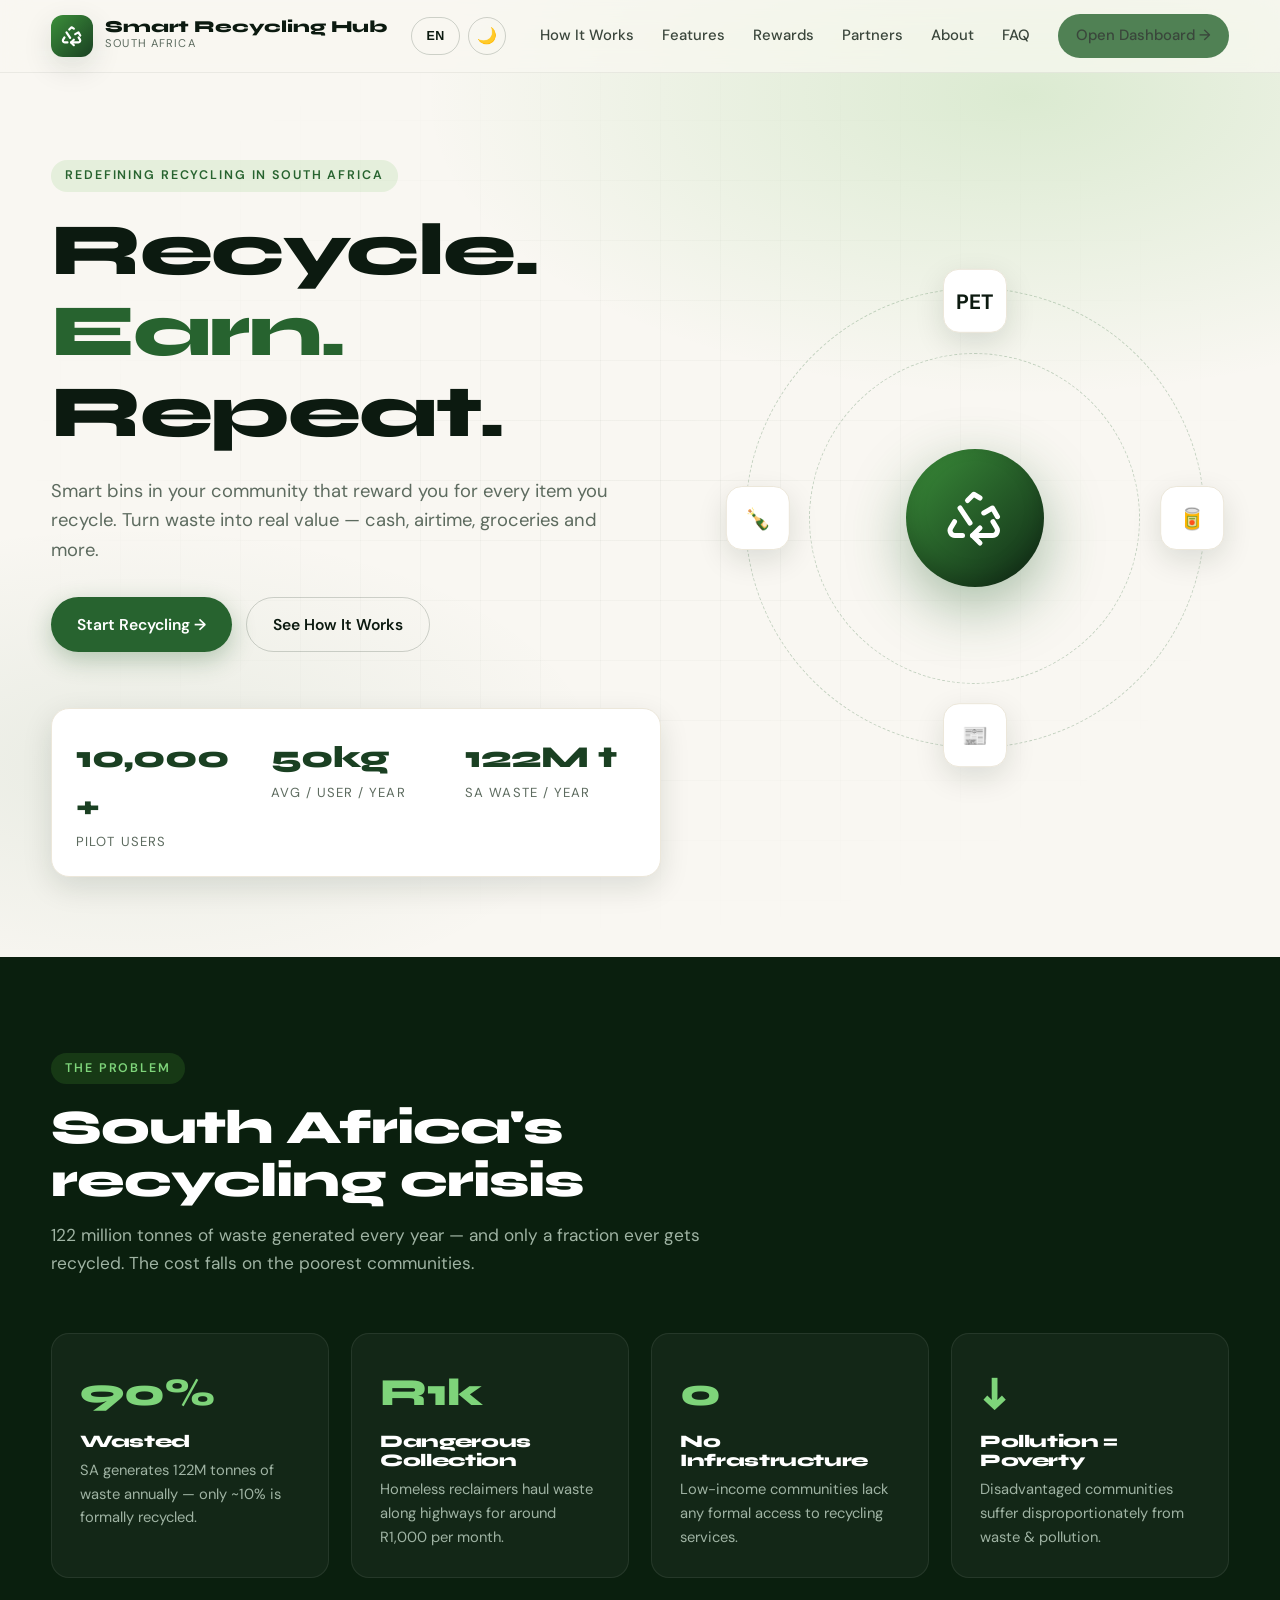
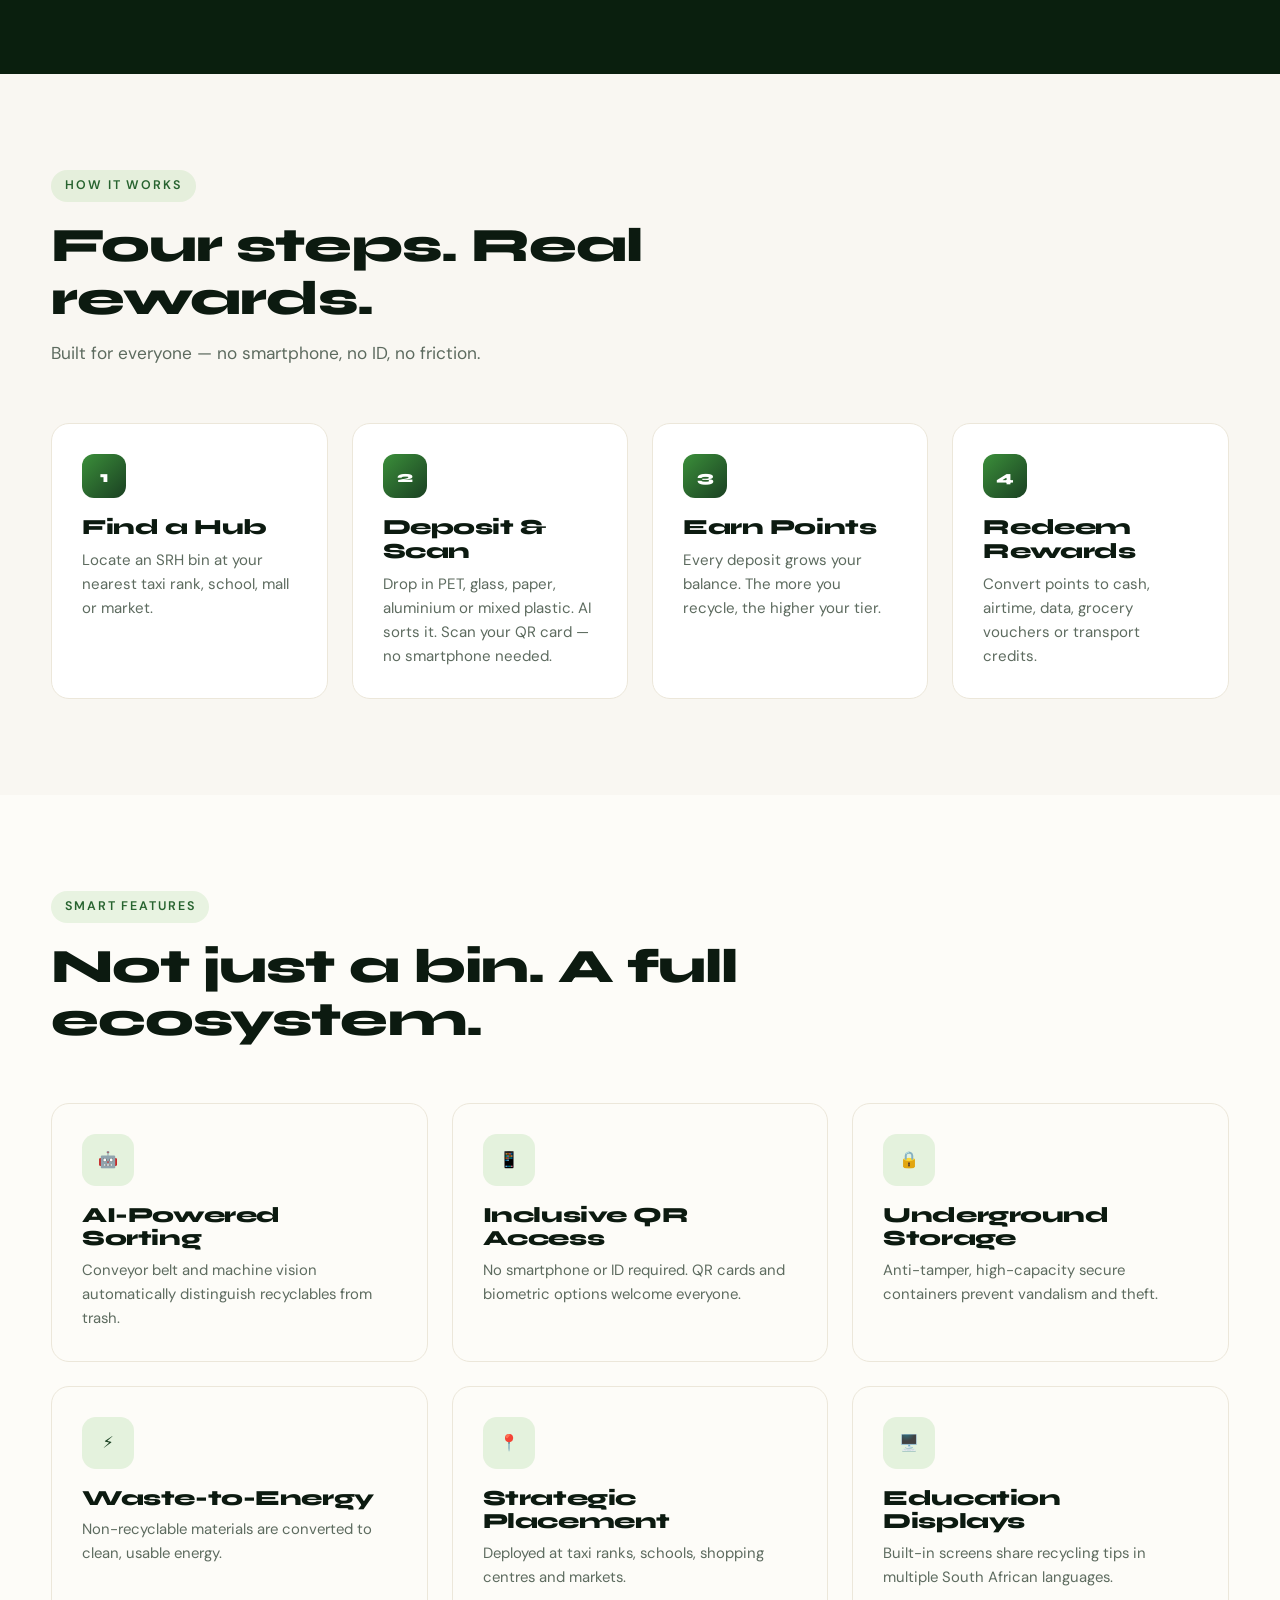
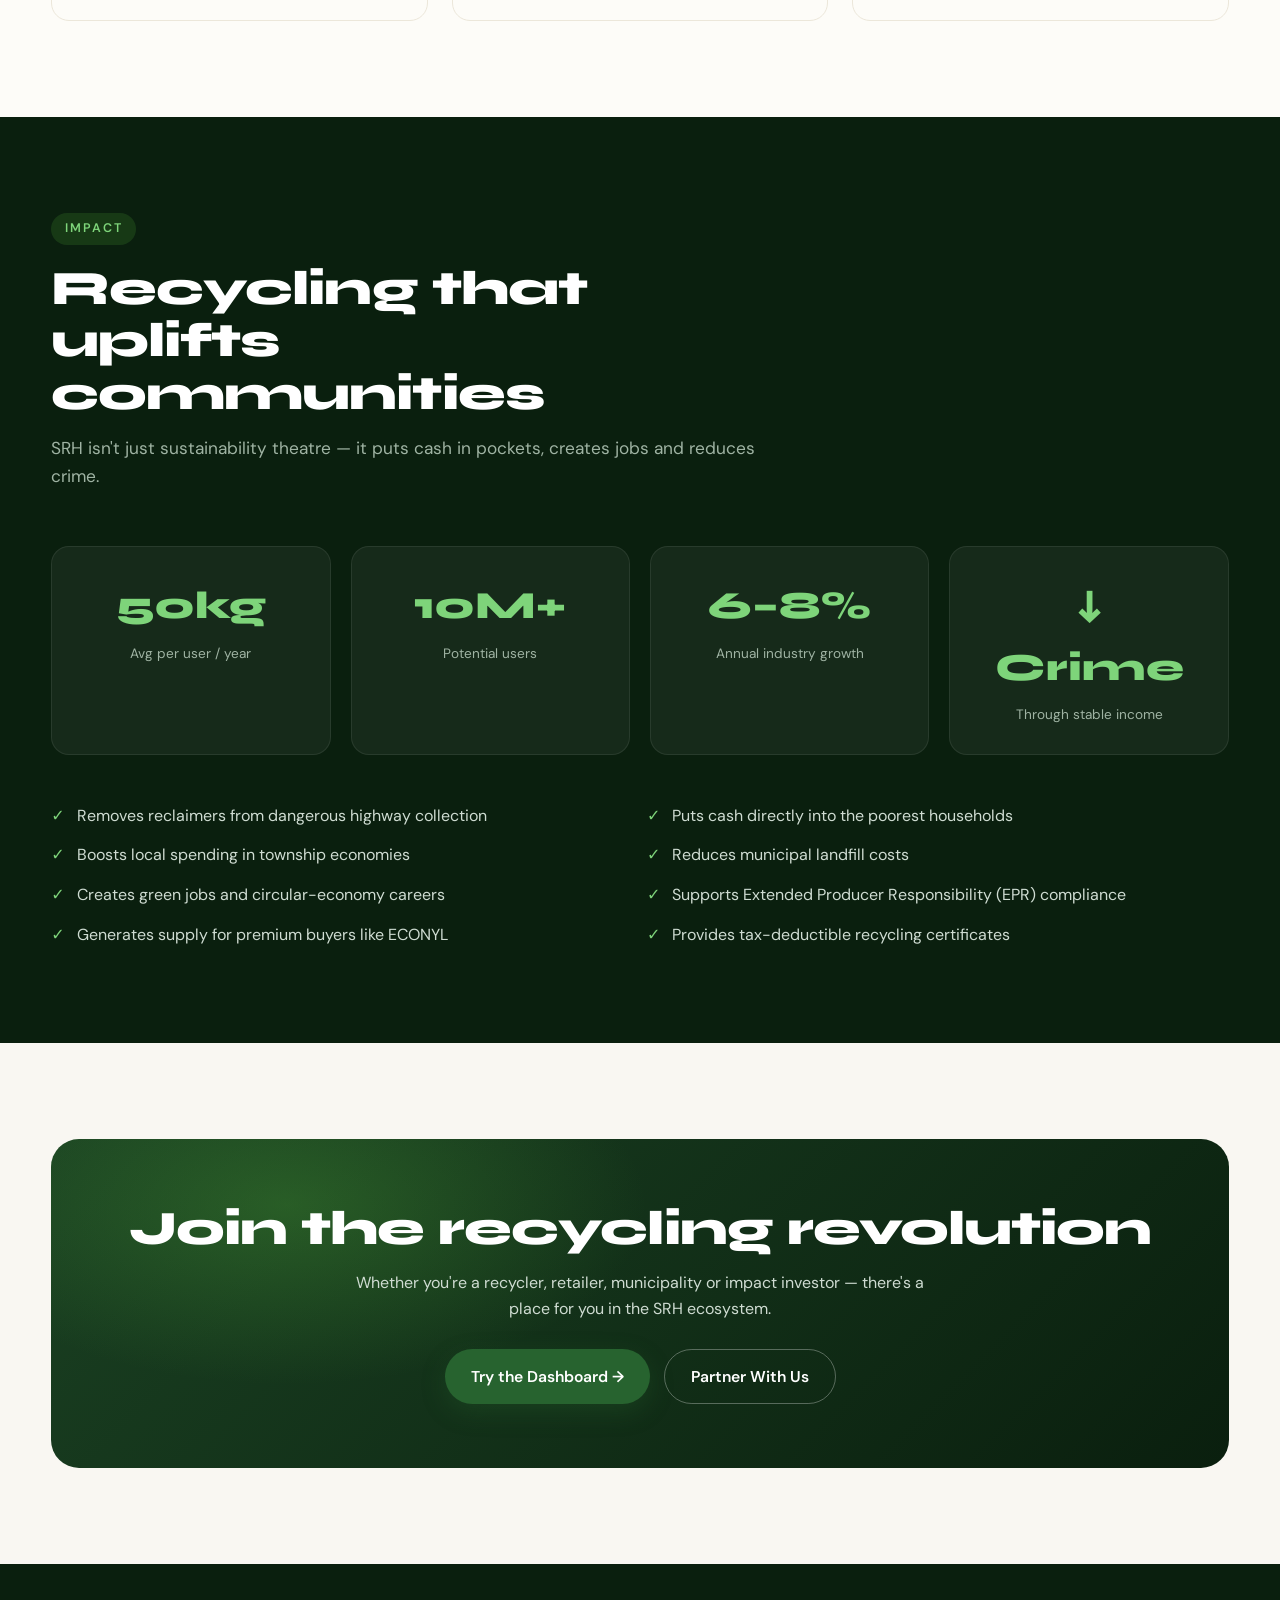
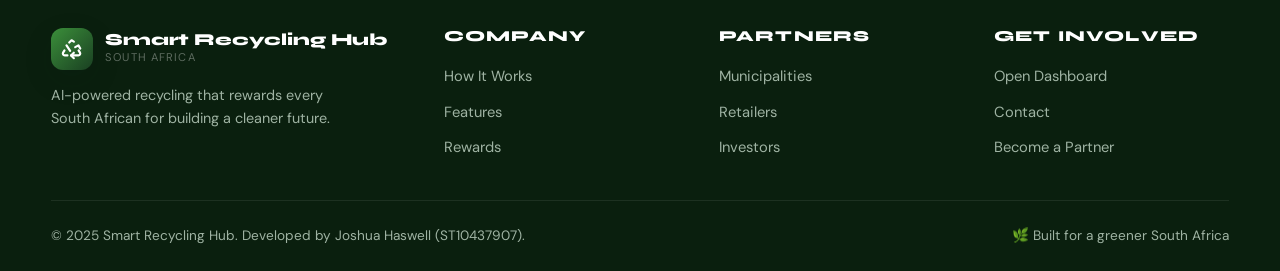
==== commit 6f446cd8: "Add dark mode, multi-language, donut chart, sounds, level-ups, About, FAQ, GitHub Pages - Dark mode " ====
--- a/index.html
+++ b/index.html
@@ -26,11 +26,13 @@
     </a>
     <button class="menu-btn" onclick="document.querySelector('.nav-links').classList.toggle('open')">☰</button>
     <div class="nav-links">
-      <a href="#how">How It Works</a>
-      <a href="#features">Features</a>
-      <a href="rewards.html">Rewards</a>
-      <a href="partners.html">Partners</a>
-      <a href="dashboard.html" class="nav-cta">Open Dashboard →</a>
+      <a href="#how" data-i18n="how">How It Works</a>
+      <a href="#features" data-i18n="features">Features</a>
+      <a href="rewards.html" data-i18n="rewards">Rewards</a>
+      <a href="partners.html" data-i18n="partners">Partners</a>
+      <a href="about.html" data-i18n="about">About</a>
+      <a href="faq.html" data-i18n="faq">FAQ</a>
+      <a href="dashboard.html" class="nav-cta" data-i18n="open_dash">Open Dashboard →</a>
     </div>
   </div>
 </nav>
--- a/css/styles.css
+++ b/css/styles.css
@@ -16,7 +16,32 @@
   --shadow:0 10px 30px rgba(10,31,14,.12);
   --glow:0 0 0 4px rgba(82,176,58,.18);
   --radius:18px;
-}
+  --bg:var(--cream);
+  --bg-2:var(--cream-2);
+  --surface:#ffffff;
+  --border:var(--sand);
+  --text:var(--ink);
+  --text-muted:var(--muted);
+}
+[data-theme="dark"]{
+  --bg:#07130a;
+  --bg-2:#0c1a10;
+  --surface:#102b16;
+  --border:rgba(255,255,255,.08);
+  --text:#e8f0ea;
+  --text-muted:#9fb3a3;
+  --cream:#07130a;
+  --cream-2:#0c1a10;
+  --sand:rgba(255,255,255,.08);
+  --ink:#e8f0ea;
+  --muted:#9fb3a3;
+  --shadow:0 10px 30px rgba(0,0,0,.5);
+}
+[data-theme="dark"] .nav{background:rgba(7,19,10,.78)}
+[data-theme="dark"] .feature,[data-theme="dark"] .partner,[data-theme="dark"] .step,[data-theme="dark"] .card,[data-theme="dark"] .qstat,[data-theme="dark"] .tier-card,[data-theme="dark"] .deposit,[data-theme="dark"] .lb-row,[data-theme="dark"] .point-row,[data-theme="dark"] .reward,[data-theme="dark"] .sim-item,[data-theme="dark"] .stats-bar{background:#102b16;color:#e8f0ea;border-color:rgba(255,255,255,.08)}
+[data-theme="dark"] body{background:#07130a;color:#e8f0ea}
+[data-theme="dark"] .hero{background:radial-gradient(1000px 500px at 80% 10%,rgba(82,176,58,.18),transparent 60%),#07130a}
+[data-theme="dark"] .map{background:linear-gradient(135deg,#0c1a10,#102b16)}
 *{box-sizing:border-box;margin:0;padding:0}
 html{scroll-behavior:smooth}
 body{
@@ -492,3 +517,82 @@
 
 /* Counter animation utility */
 .count{display:inline-block}
+
+/* Theme & Lang switcher */
+.tools{display:flex;gap:8px;align-items:center;margin-right:6px}
+.tool-btn{
+  background:transparent;border:1.5px solid rgba(10,31,14,.18);
+  width:38px;height:38px;border-radius:50%;cursor:pointer;
+  display:grid;place-items:center;font-size:1rem;transition:.2s;
+  color:inherit;
+}
+.tool-btn:hover{border-color:var(--green-600);color:var(--green-600);transform:translateY(-1px)}
+.lang-btn{width:auto;padding:0 14px;font-size:.78rem;font-weight:700;letter-spacing:.04em;border-radius:999px}
+
+/* Donut chart */
+.donut-wrap{display:flex;align-items:center;gap:24px;margin-top:18px;flex-wrap:wrap}
+.donut{position:relative;width:180px;height:180px;flex-shrink:0}
+.donut-center{
+  position:absolute;inset:0;display:grid;place-items:center;text-align:center;
+  pointer-events:none;
+}
+.donut-center .v{font-family:'Syne',sans-serif;font-weight:800;font-size:1.6rem;color:var(--green-700);line-height:1}
+.donut-center .l{font-size:.72rem;color:var(--muted);text-transform:uppercase;letter-spacing:.08em;margin-top:4px}
+.donut-legend{flex:1;min-width:160px;display:flex;flex-direction:column;gap:8px}
+.donut-legend .li{display:flex;align-items:center;gap:10px;font-size:.85rem}
+.donut-legend .d{width:12px;height:12px;border-radius:3px}
+.donut-legend .nm{flex:1;font-weight:500}
+.donut-legend .pc{color:var(--muted);font-weight:600}
+
+/* Level up overlay */
+.levelup{
+  position:fixed;inset:0;z-index:300;background:rgba(7,19,10,.85);
+  display:none;align-items:center;justify-content:center;
+  backdrop-filter:blur(8px);
+}
+.levelup.show{display:flex;animation:fadeIn .4s ease}
+@keyframes fadeIn{from{opacity:0}to{opacity:1}}
+.levelup-card{
+  background:linear-gradient(135deg,#1a4022,#0a1f0e);
+  border:2px solid var(--green-400);border-radius:24px;
+  padding:50px 60px;text-align:center;color:#fff;max-width:440px;
+  box-shadow:0 0 80px rgba(82,176,58,.4);
+  animation:popIn .6s cubic-bezier(.4,1.6,.6,1);
+}
+@keyframes popIn{from{transform:scale(.6);opacity:0}to{transform:scale(1);opacity:1}}
+.levelup-card .big{font-size:5rem;animation:spin2 1.4s ease}
+@keyframes spin2{from{transform:rotate(-180deg) scale(0)}to{transform:rotate(0) scale(1)}}
+.levelup-card h2{font-family:'Syne',sans-serif;font-size:2rem;color:#fff;margin:14px 0 8px}
+.levelup-card p{color:#9fb3a3;margin-bottom:24px}
+.levelup-card button{background:var(--green-500);color:#fff;border:0;padding:14px 32px;border-radius:999px;font-weight:700;cursor:pointer;font-size:1rem}
+.levelup-card button:hover{background:var(--green-400)}
+
+/* Confetti */
+.confetti{position:fixed;width:10px;height:14px;top:-20px;z-index:299;pointer-events:none;animation:fall 2.4s linear forwards}
+@keyframes fall{to{transform:translateY(110vh) rotate(720deg);opacity:0}}
+
+/* FAQ */
+.faq{display:flex;flex-direction:column;gap:12px;margin-top:24px}
+.faq details{
+  background:#fff;border:1px solid var(--sand);border-radius:14px;
+  padding:18px 22px;cursor:pointer;transition:.2s;
+}
+.faq details[open]{border-color:var(--green-400);box-shadow:var(--shadow)}
+.faq summary{font-weight:700;font-size:1rem;list-style:none;display:flex;justify-content:space-between;align-items:center}
+.faq summary::after{content:"+";font-size:1.4rem;color:var(--green-600);transition:.2s}
+.faq details[open] summary::after{transform:rotate(45deg)}
+.faq p{color:var(--muted);margin-top:12px;font-size:.94rem}
+
+/* About */
+.story{display:grid;grid-template-columns:1fr 1.4fr;gap:40px;align-items:start}
+@media(max-width:880px){.story{grid-template-columns:1fr}}
+.story-card{background:#fff;border:1px solid var(--sand);border-radius:var(--radius);padding:32px;box-shadow:var(--shadow)}
+.story-card .big-avatar{
+  width:120px;height:120px;border-radius:50%;
+  background:linear-gradient(135deg,var(--green-400),var(--green-700));
+  display:grid;place-items:center;color:#fff;font-family:'Syne',sans-serif;font-size:2.6rem;font-weight:800;
+  margin:0 auto 18px;box-shadow:0 0 0 6px rgba(82,176,58,.18);
+}
+.story-card h3{text-align:center;margin-bottom:4px}
+.story-card .role{text-align:center;color:var(--muted);font-size:.88rem;margin-bottom:18px}
+.story-card .meta{font-size:.85rem;color:var(--muted);text-align:center}
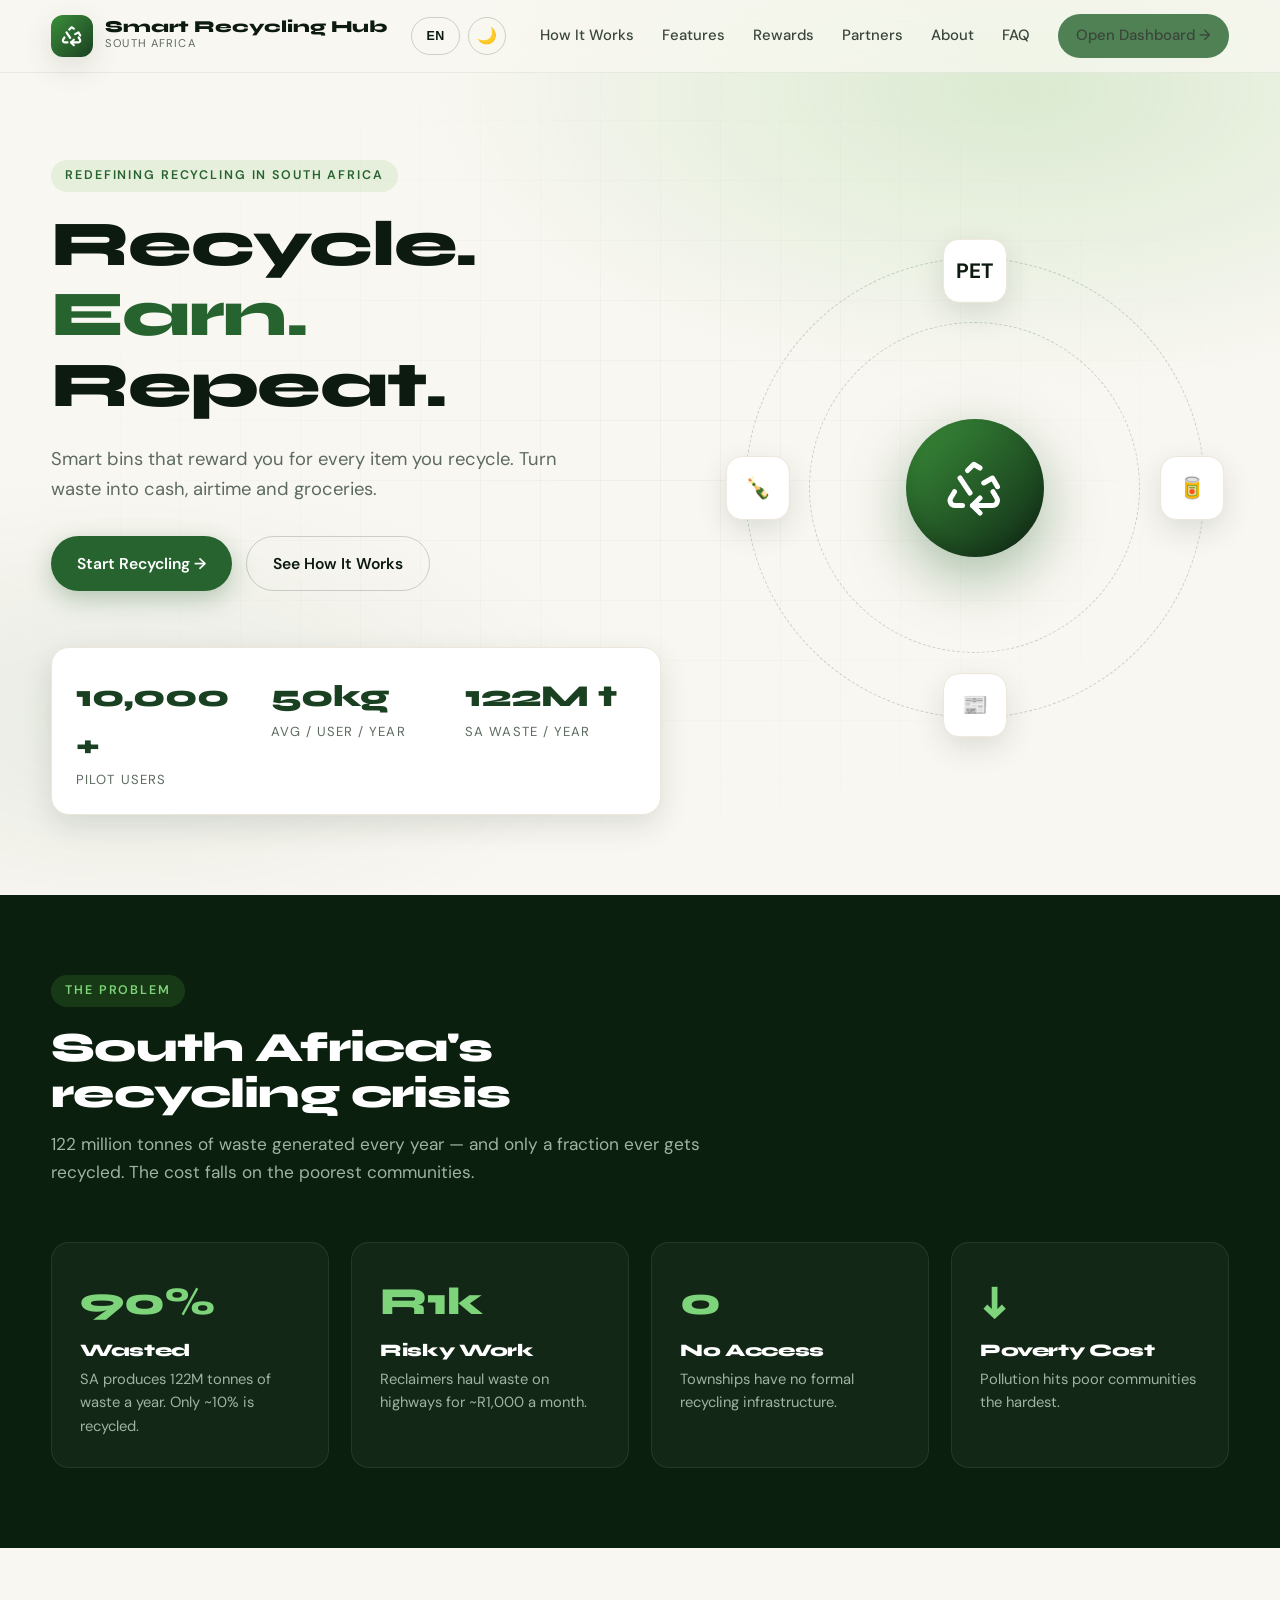
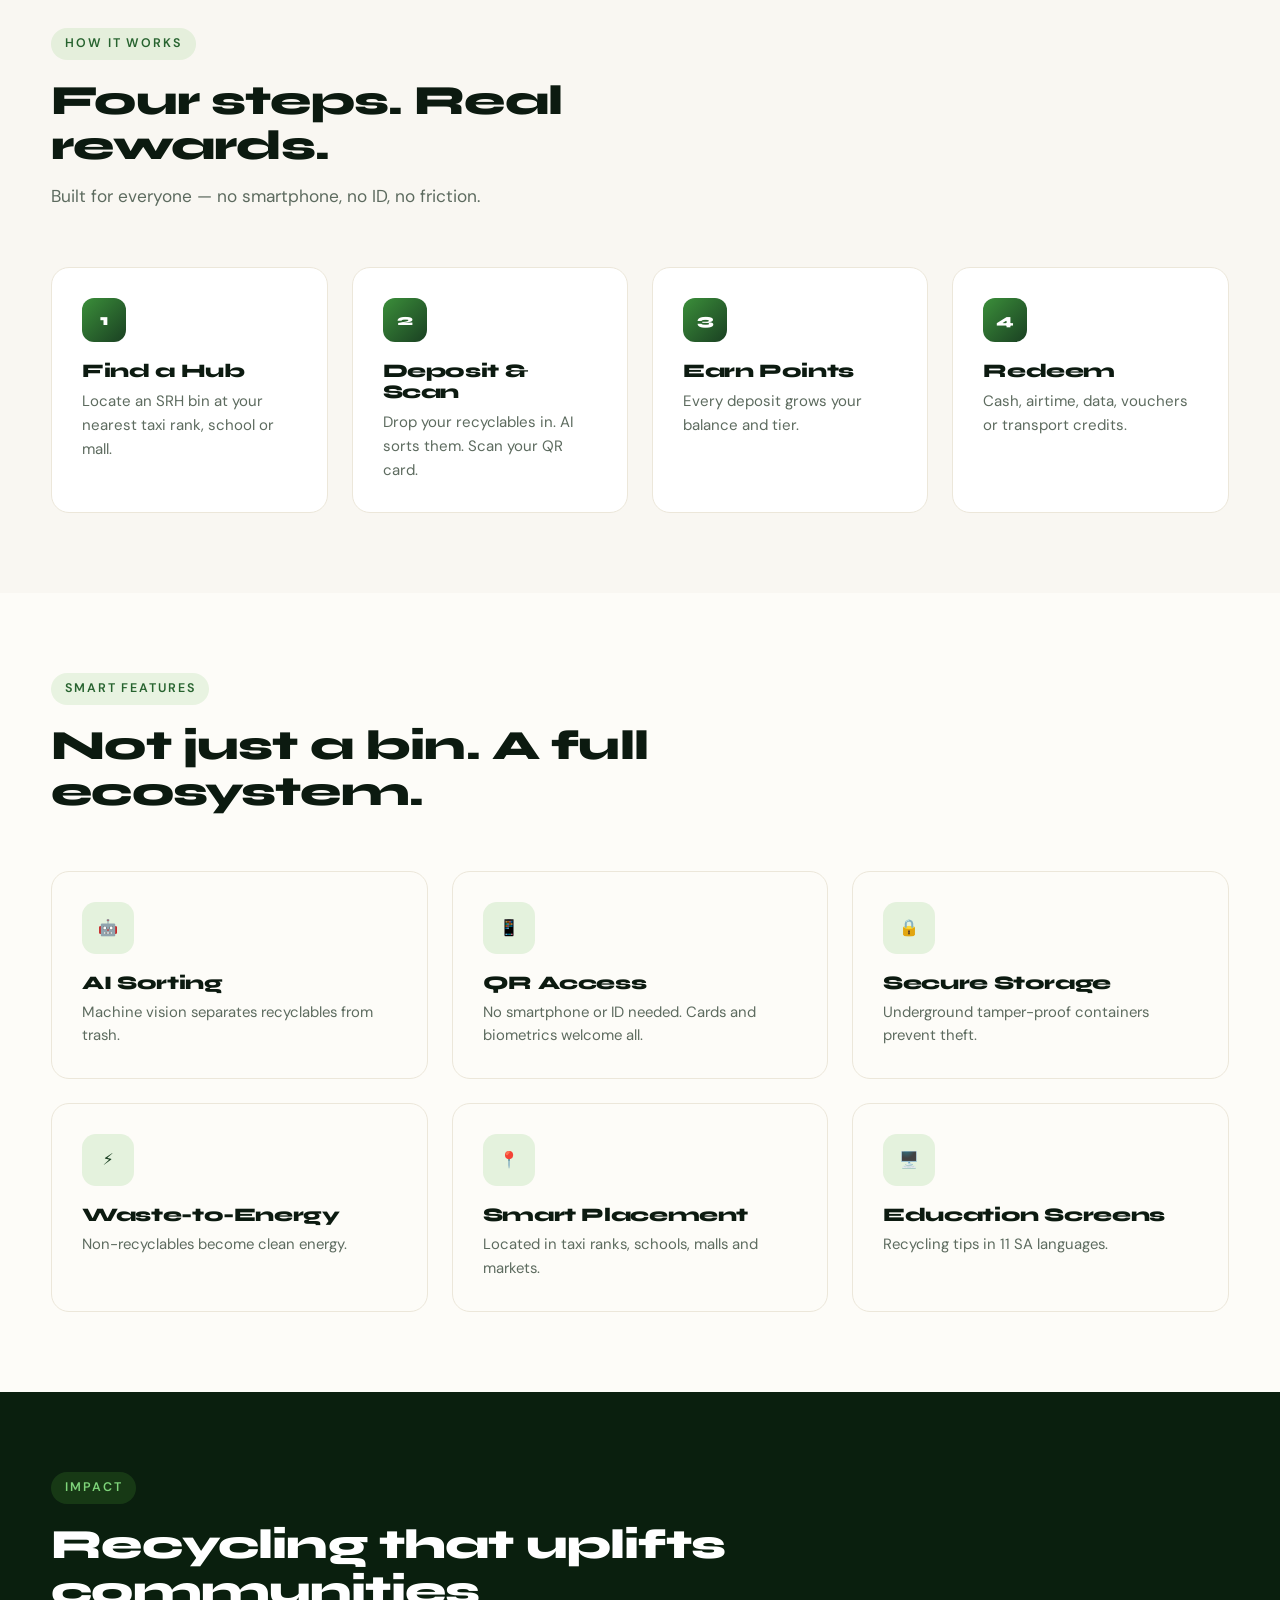
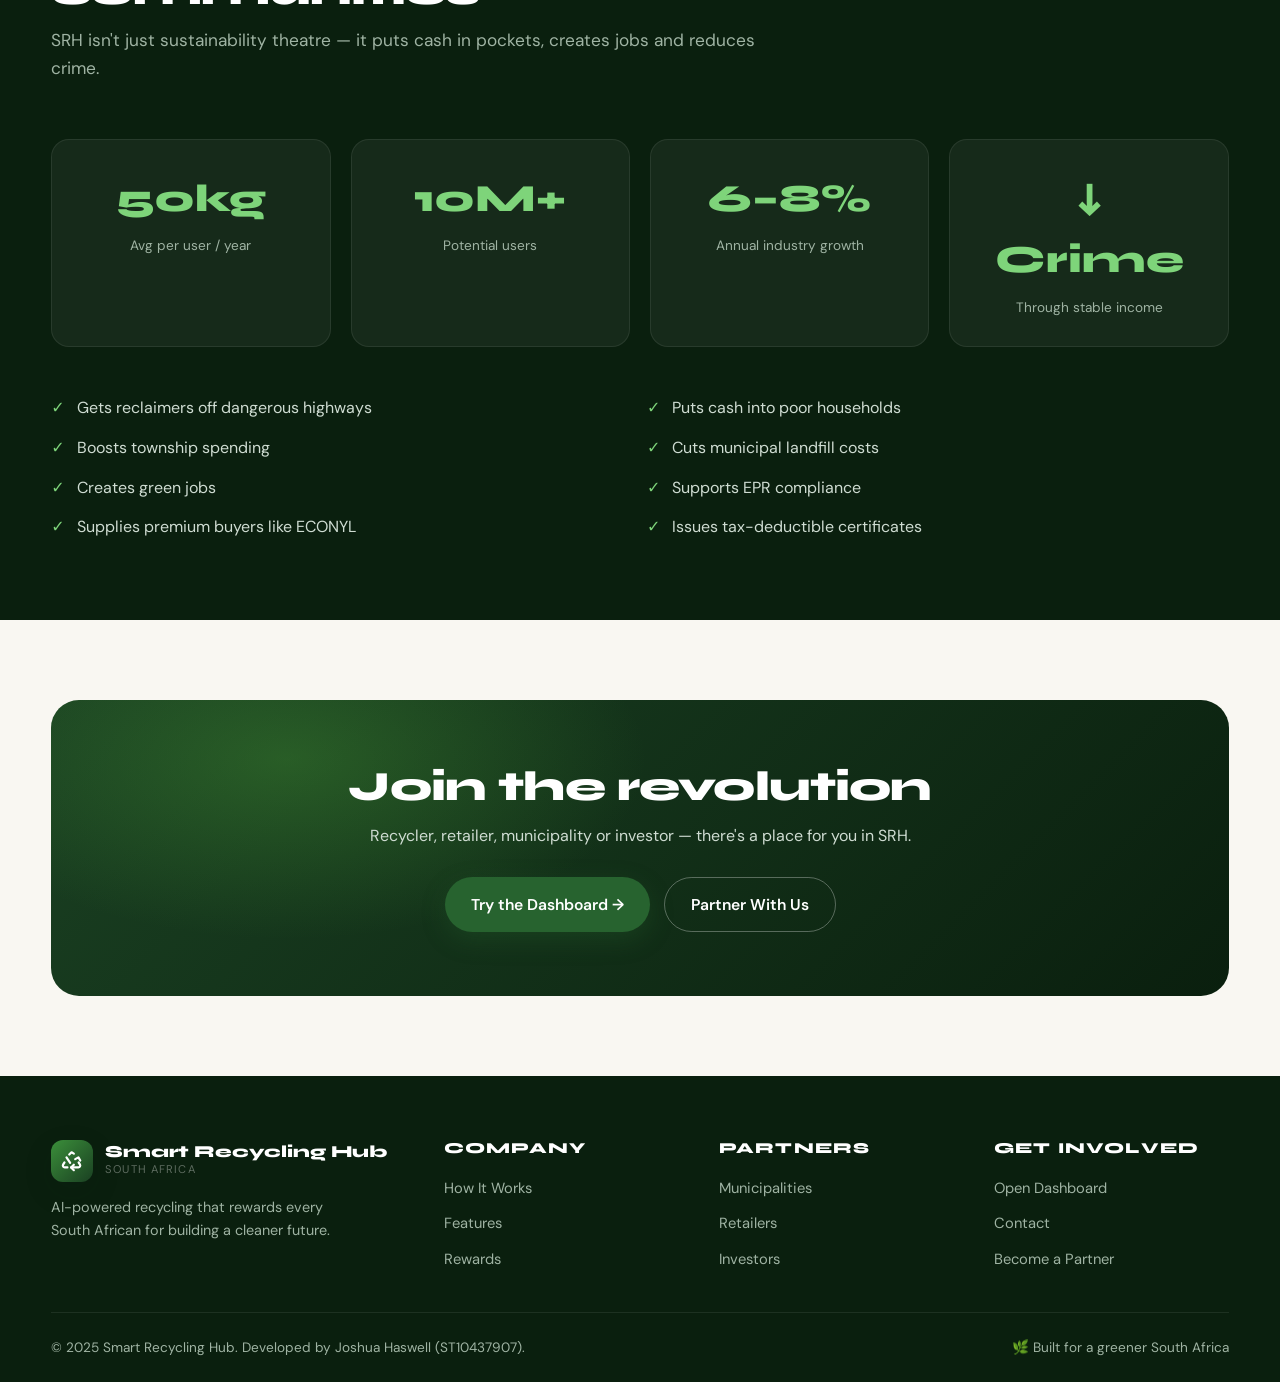
==== commit e5ac2504: "Tighten copy and improve text fit across pages - Shorter, punchier hero/problem/feature/impact copy " ====
--- a/index.html
+++ b/index.html
@@ -43,7 +43,7 @@
     <div class="reveal">
       <span class="eyebrow">Redefining Recycling in South Africa</span>
       <h1>Recycle. <span class="hl">Earn.</span> Repeat.</h1>
-      <p class="lead">Smart bins in your community that reward you for every item you recycle. Turn waste into real value — cash, airtime, groceries and more.</p>
+      <p class="lead">Smart bins that reward you for every item you recycle. Turn waste into cash, airtime and groceries.</p>
       <div class="hero-cta">
         <a href="dashboard.html" class="btn btn-primary">Start Recycling →</a>
         <a href="#how" class="btn btn-ghost">See How It Works</a>
@@ -79,10 +79,10 @@
       <p>122 million tonnes of waste generated every year — and only a fraction ever gets recycled. The cost falls on the poorest communities.</p>
     </div>
     <div class="grid-4">
-      <div class="problem-card reveal"><div class="big">90%</div><h3>Wasted</h3><p>SA generates 122M tonnes of waste annually — only ~10% is formally recycled.</p></div>
-      <div class="problem-card reveal"><div class="big">R1k</div><h3>Dangerous Collection</h3><p>Homeless reclaimers haul waste along highways for around R1,000 per month.</p></div>
-      <div class="problem-card reveal"><div class="big">0</div><h3>No Infrastructure</h3><p>Low-income communities lack any formal access to recycling services.</p></div>
-      <div class="problem-card reveal"><div class="big">↓</div><h3>Pollution = Poverty</h3><p>Disadvantaged communities suffer disproportionately from waste & pollution.</p></div>
+      <div class="problem-card reveal"><div class="big">90%</div><h3>Wasted</h3><p>SA produces 122M tonnes of waste a year. Only ~10% is recycled.</p></div>
+      <div class="problem-card reveal"><div class="big">R1k</div><h3>Risky Work</h3><p>Reclaimers haul waste on highways for ~R1,000 a month.</p></div>
+      <div class="problem-card reveal"><div class="big">0</div><h3>No Access</h3><p>Townships have no formal recycling infrastructure.</p></div>
+      <div class="problem-card reveal"><div class="big">↓</div><h3>Poverty Cost</h3><p>Pollution hits poor communities the hardest.</p></div>
     </div>
   </div>
 </section>
@@ -96,10 +96,10 @@
       <p>Built for everyone — no smartphone, no ID, no friction.</p>
     </div>
     <div class="steps">
-      <div class="step reveal"><div class="step-num">1</div><h3>Find a Hub</h3><p>Locate an SRH bin at your nearest taxi rank, school, mall or market.</p></div>
-      <div class="step reveal"><div class="step-num">2</div><h3>Deposit & Scan</h3><p>Drop in PET, glass, paper, aluminium or mixed plastic. AI sorts it. Scan your QR card — no smartphone needed.</p></div>
-      <div class="step reveal"><div class="step-num">3</div><h3>Earn Points</h3><p>Every deposit grows your balance. The more you recycle, the higher your tier.</p></div>
-      <div class="step reveal"><div class="step-num">4</div><h3>Redeem Rewards</h3><p>Convert points to cash, airtime, data, grocery vouchers or transport credits.</p></div>
+      <div class="step reveal"><div class="step-num">1</div><h3>Find a Hub</h3><p>Locate an SRH bin at your nearest taxi rank, school or mall.</p></div>
+      <div class="step reveal"><div class="step-num">2</div><h3>Deposit & Scan</h3><p>Drop your recyclables in. AI sorts them. Scan your QR card.</p></div>
+      <div class="step reveal"><div class="step-num">3</div><h3>Earn Points</h3><p>Every deposit grows your balance and tier.</p></div>
+      <div class="step reveal"><div class="step-num">4</div><h3>Redeem</h3><p>Cash, airtime, data, vouchers or transport credits.</p></div>
     </div>
   </div>
 </section>
@@ -112,12 +112,12 @@
       <h2>Not just a bin. A full ecosystem.</h2>
     </div>
     <div class="grid-3">
-      <div class="feature reveal"><div class="icon">🤖</div><h3>AI-Powered Sorting</h3><p>Conveyor belt and machine vision automatically distinguish recyclables from trash.</p></div>
-      <div class="feature reveal"><div class="icon">📱</div><h3>Inclusive QR Access</h3><p>No smartphone or ID required. QR cards and biometric options welcome everyone.</p></div>
-      <div class="feature reveal"><div class="icon">🔒</div><h3>Underground Storage</h3><p>Anti-tamper, high-capacity secure containers prevent vandalism and theft.</p></div>
-      <div class="feature reveal"><div class="icon">⚡</div><h3>Waste-to-Energy</h3><p>Non-recyclable materials are converted to clean, usable energy.</p></div>
-      <div class="feature reveal"><div class="icon">📍</div><h3>Strategic Placement</h3><p>Deployed at taxi ranks, schools, shopping centres and markets.</p></div>
-      <div class="feature reveal"><div class="icon">🖥️</div><h3>Education Displays</h3><p>Built-in screens share recycling tips in multiple South African languages.</p></div>
+      <div class="feature reveal"><div class="icon">🤖</div><h3>AI Sorting</h3><p>Machine vision separates recyclables from trash.</p></div>
+      <div class="feature reveal"><div class="icon">📱</div><h3>QR Access</h3><p>No smartphone or ID needed. Cards and biometrics welcome all.</p></div>
+      <div class="feature reveal"><div class="icon">🔒</div><h3>Secure Storage</h3><p>Underground tamper-proof containers prevent theft.</p></div>
+      <div class="feature reveal"><div class="icon">⚡</div><h3>Waste-to-Energy</h3><p>Non-recyclables become clean energy.</p></div>
+      <div class="feature reveal"><div class="icon">📍</div><h3>Smart Placement</h3><p>Located in taxi ranks, schools, malls and markets.</p></div>
+      <div class="feature reveal"><div class="icon">🖥️</div><h3>Education Screens</h3><p>Recycling tips in 11 SA languages.</p></div>
     </div>
   </div>
 </section>
@@ -137,14 +137,14 @@
       <div class="impact-stat reveal"><div class="v">↓ Crime</div><div class="l">Through stable income</div></div>
     </div>
     <ul class="impact-list reveal">
-      <li>Removes reclaimers from dangerous highway collection</li>
-      <li>Puts cash directly into the poorest households</li>
-      <li>Boosts local spending in township economies</li>
-      <li>Reduces municipal landfill costs</li>
-      <li>Creates green jobs and circular-economy careers</li>
-      <li>Supports Extended Producer Responsibility (EPR) compliance</li>
-      <li>Generates supply for premium buyers like ECONYL</li>
-      <li>Provides tax-deductible recycling certificates</li>
+      <li>Gets reclaimers off dangerous highways</li>
+      <li>Puts cash into poor households</li>
+      <li>Boosts township spending</li>
+      <li>Cuts municipal landfill costs</li>
+      <li>Creates green jobs</li>
+      <li>Supports EPR compliance</li>
+      <li>Supplies premium buyers like ECONYL</li>
+      <li>Issues tax-deductible certificates</li>
     </ul>
   </div>
 </section>
@@ -153,8 +153,8 @@
 <section>
   <div class="container">
     <div class="cta-band reveal">
-      <h2>Join the recycling revolution</h2>
-      <p>Whether you're a recycler, retailer, municipality or impact investor — there's a place for you in the SRH ecosystem.</p>
+      <h2>Join the revolution</h2>
+      <p>Recycler, retailer, municipality or investor — there's a place for you in SRH.</p>
       <div class="cta-buttons">
         <a href="dashboard.html" class="btn btn-primary">Try the Dashboard →</a>
         <a href="partners.html" class="btn btn-ghost" style="border-color:rgba(255,255,255,.3);color:#fff">Partner With Us</a>
--- a/css/styles.css
+++ b/css/styles.css
@@ -53,9 +53,10 @@
   -webkit-font-smoothing:antialiased;
 }
 h1,h2,h3,h4{font-family:'Syne',sans-serif;font-weight:800;line-height:1.1;letter-spacing:-.02em}
-h1{font-size:clamp(2.4rem,6vw,4.6rem)}
-h2{font-size:clamp(1.8rem,4vw,3rem)}
-h3{font-size:1.35rem}
+h1{font-size:clamp(2rem,5.2vw,4rem);word-wrap:break-word}
+h2{font-size:clamp(1.55rem,3.4vw,2.6rem);word-wrap:break-word}
+h3{font-size:1.2rem}
+p{overflow-wrap:break-word;hyphens:auto}
 a{color:inherit;text-decoration:none}
 img,svg{display:block;max-width:100%}
 .container{width:min(1200px,92%);margin-inline:auto}
@@ -167,7 +168,8 @@
 .orbit-item.i4{left:0;top:50%;transform:translate(-30%,-50%)}
 
 /* Sections */
-section{padding:96px 0}
+section{padding:80px 0}
+@media(max-width:680px){section{padding:60px 0}}
 .eyebrow{
   display:inline-block;font-size:.78rem;font-weight:600;text-transform:uppercase;
   letter-spacing:.15em;color:var(--green-600);
@@ -366,7 +368,7 @@
 }
 .points-display > *{position:relative}
 .points-display .l{font-size:.82rem;text-transform:uppercase;letter-spacing:.1em;color:#9fb3a3}
-.points-display .v{font-family:'Syne',sans-serif;font-size:3.2rem;font-weight:800;color:#fff;line-height:1.1;margin:6px 0}
+.points-display .v{font-family:'Syne',sans-serif;font-size:clamp(2.2rem,5vw,3.2rem);font-weight:800;color:#fff;line-height:1.1;margin:6px 0}
 
 .rewards-grid{display:grid;grid-template-columns:repeat(2,1fr);gap:12px}
 .reward{
